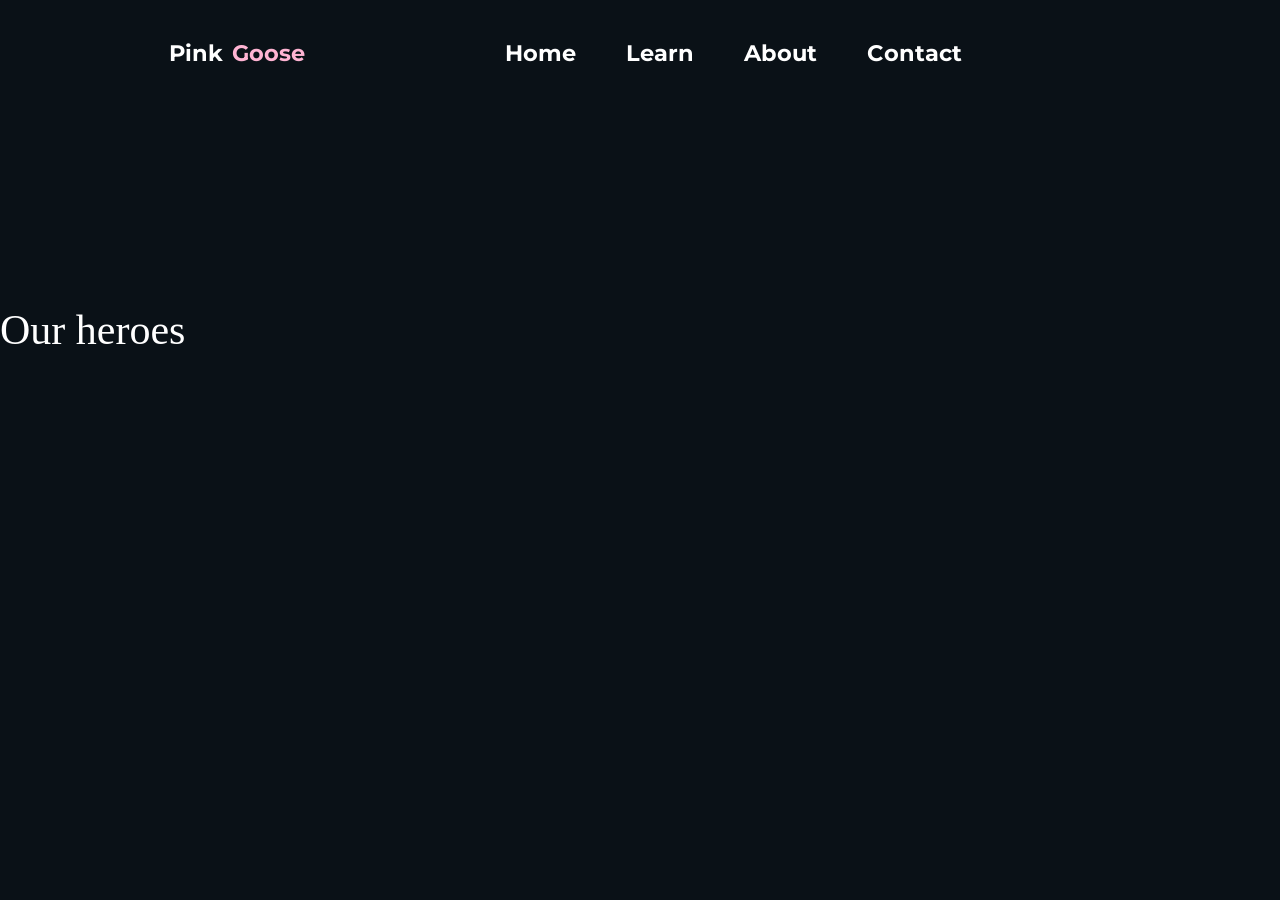
==== about.html @ 5ec9420c "ff snel voor pauze proberen" ====
<!DOCTYPE html>
<html lang="en">
<head>
    <meta charset="UTF-8">
    <meta name="viewport" content="width=device-width, initial-scale=1.0">
    <title>About</title>
    <link rel="stylesheet" href="main.css">
</head>

<body>
    <div class="head_balk">
        <div class="pink-goose">
            <p class="size_pink">Pink</p>
            <p class="size_white">Goose</p>
        </div>
        <div class="tekst_zetter1">
            <a href="index.html"> <span class="home1">Home</span> </a>
            <a href="learn.html"> <span class="learn1">Learn</span> </a>
            <a href="about.html"> <span class="about1">About</span> </a>
            <a href="contact.html"> <span class="contact1">Contact</span> </a>
        </div>
    </div>
    <div class="our_heroes">Our heroes</div>



</body>
</html>
---- main.css ----
*{
    margin: 0px;
    padding: 0px;
    background-color: #0A1117;
}

a {
    text-decoration: none;
}

@font-face {
    font-family: montserrat;
    src: url(fonts/Montserrat/static/Montserrat-Bold.ttf);
}

button {
    border: none;
    cursor: pointer;
}
    
.img1 {
    display: flex;
    margin-top: 118px;
    margin: auto;
}

.img2 {
    display: flex;
    margin: auto;
}

.sterren {
    width: 88px;
    height: 88px;
}

/* 
dit is de navigatie balk  */

.head_balk {
    display: flex;
    flex-direction: row;
    width: 100%;
    height: 106px;
    background-color: #0A1117;
    align-items: center;
    justify-content: center;
}


.home1 {
    color: #fff;
}

.learn1 {
    color: #fff;
}

.about1 {
    color: #fff;
}

.contact1 {
    color: #fff;
}


.tekstnummer1 {
    background-color: #0A1117;
    color: #fff;
    font-size: 72px;
    font-weight: bold;
    display: flex;
    flex-direction: column;
    justify-content: center;
    align-items: center;
    text-align: center;

}

.tekstnummer2 {
    background-color: #0A1117;
    color: #fff;
    font-size: 26px;
    font-weight: bold;
    display: flex;
    flex-direction: column;
    justify-items: center;
    align-items: center;
    text-align: center;
    margin-top: 32px;
}

.pink-goose {
    display: flex;
    flex-direction: row;
    column-gap: 9px;
    text-align: center;
    padding-right: 200px;
}

.size_pink {
    color: #fff;
    font-size: 22.5px;
    font-weight:  bold;
    font-family: montserrat;

}

.tekst_zetter1 {
    color: #fff;
    display: flex;
    flex-direction: row;
    column-gap: 50px;
    font-weight: bold;
    font-size: 22.5px;
    font-family: "montserrat", sans-serif;
    text-align: center;
    justify-content: center;
    padding-right: 150px;
}

.size_white {
    color: #FFB4D3;
    font-size: 22.5px;
    font-weight: bold;
    font-family: montserrat;
}

.tussen_doos {
    height: 106px;
    width: 100%;
}

.begin_doosje {
    height: 448px;
    width: 641px;
    background-color: #0A1117;
    margin: auto;
}

.get_started {
    background-color: #CEAAFF;
    height: 68px;
    width: 214px;
    display: flex;
    align-items: center;
    margin: auto;
    border-radius: 18px;
    color:#10151A;
    text-align: center;
    font-size: 20px;
    font-weight: bold;
    justify-content: center;
    font-family: "montserrat", "sans-serif";
    margin-top: 20px;

    
}

.doosje_2 {
    width: 100%;
    margin: auto;
    display: flex;
    justify-content: center;
    margin-top: 55px;
}

.investment1 {
    color: #fff;
    background-color: #0A1117;
}

.every_project {
    color: #fff;
    background-color: #0A1117;
    display: flex;
    font-weight: bold;
    font-size: 45px;
    margin-right: 70px;
}


.container2 {
    display: flex;
    flex-direction: row;
    gap: 24px;
    margin-top: 44px;
  justify-content: center;
  font-size: 20px;
 

}

.text1{
    color: #FFB4D3;
    border-radius: 40px;
    padding: 10px;
    padding-left: 20px;
    padding-right: 20px;
    background-color: #2A3744;
}

.text2 {
    color: #FFC24C;
    border-radius: 50px;
    padding: 10px;
    padding-left: 20px;
    padding-right: 20px;
    background-color: #2A3744;
}

.text3 {
    color: #D387F7;
    border-radius: 50px;
    padding: 10px;
    padding-left: 20px;
    padding-right: 20px;
    background-color: #2A3744;
}

.text4 {
    color: #77E6FF;
    border-radius: 50px;
    padding: 10px;
    padding-left: 20px;
    padding-right: 20px;
    background-color: #2A3744;
}

.container3 {
    display: flex;
    flex-direction: row;
    gap: 24px;
    margin-top: 44px;
  justify-content: center;
  font-size: 20px;
  margin-top: 15px;

}

.text5 {
    color: #23C9DE;
    border-radius: 40px;
    padding: 10px;
    padding-left: 20px;
    padding-right: 20px;
    background-color: #2A3744;
}

.text6 {
    color: #FF9E9E;
    border-radius: 40px;
    padding: 10px;
    padding-left: 20px;
    padding-right: 20px;
    background-color: #2A3744;
}

.text7 {
    color: #707F8D;
    border-radius: 40px;
    padding: 10px;
    padding-left: 20px;
    padding-right: 20px;
    background-color: #2A3744;
}


.img3 {
width: 900px;
height: 350px;

margin-left: 435px;
margin-top: 30px;
}


.container4 {
    display: flex;
    flex-direction: row;
    justify-content: center;
    margin-top: -16px;
}

.text8 {
    color: #0A1117;
    background-color: #FFB4D3;
    width: 325px;
    border-radius: 40px;
    padding: 10px;
    font-size: 20px;
    border: 4px #10151A solid;
}

.img4 {
    width: 70px;
    height: 55px;
    margin-top: 125px;
    margin-left: 1180px;
}


.container5 {
    justify-items: center;
    background-color: #0A1117;
    width: auto;
    height: 500px;
}



.text9 {
    color: #fff;
    font-size: 46px;
    font-weight: bold;
    display: flex;
    justify-content: center;
}

.text10 {
    color: #37424D;
    font-size: 46px;
    font-weight: bold;
    display: flex;
    justify-content: center;
}

.text11 {
    color: #37424D;
    font-size: 46px;
    font-weight: bold;
    display: flex;
    justify-content: center;
}

.text12 {
    color: #37424D;
    font-size: 46px;
    font-weight: bold;
    display: flex;
    justify-content: center;
}

.text13 {
    color: #FFB4D3;
    font-size: 46px;
    font-weight: bold;
    display: flex;
    justify-content: center;
}

.text14 {
    color: #37424D;
    font-size: 46px;
    font-weight: bold;
    display: flex;
    justify-content: center;
}

.text15 {
    color: #37424D;
    font-size: 46px;
    font-weight: bold;
    display: flex;
    justify-content: center;
}

.text16 {
    color: #37424D;
    font-size: 46px;
    font-weight: bold;
    display: flex;
    justify-content: center;
}

.container6 {
    display: flex;
    justify-content: center;
}

.text17 {
    color: #E5E5E5;
    font-size: 46px;
    font-weight: bold;
    display: flex;
    justify-content: center;
}


.container7 {
    display: flex;
    justify-content: center;
    gap: 36px;
}

.img7 {
    color: #121E28;
    border-radius: 40px;
    padding: 5px;
   border: #2A3744;
    border: 4px #10151A solid;
}

.img8 {
    color: #121E28;
    border-radius: 40px;
    padding: 5px;
   border: #2A3744;
    border: 4px #10151A solid;
}

.img9 {
    color: #121E28;
    border-radius: 40px;
    padding: 5px;
   border: #2A3744;
    border: 4px #10151A solid;
}

.img10 {
    color: #121E28;
    border-radius: 40px;
    padding: 5px;
   border: #2A3744;
    border: 4px #10151A solid;
}

.img11 {
    color: #121E28;
    border-radius: 40px;
    padding: 5px;
   border: #2A3744;
    border: 4px #10151A solid;
}

.img12 {
    color: #121E28;
    border-radius: 40px;
    padding: 5px;
   border: #2A3744;
    border: 4px #10151A solid;
}


.container8 {
    gap: 120px;
    display: flex;
    flex-direction: row;
   justify-content: center;
   font-size: 22px;
   font-weight: bold;
}


.text18 {
    color: #E5E5E5;
   margin-left: 0px;
}

.text19 {
    color: #E5E5E5;
}

.text20 {
    color: #E5E5E5;
}

.text21 {
    color: #E5E5E5;
    margin-right: 20px;
}

.text22 {
    color: #E5E5E5;
}

.text23 {
    color: #E5E5E5;
  
}

.helpstep {
 font-size: 46px;
 color: #E5E5E5;
text-align: center;
margin-top: 300px;
}

.container9 {
    display: flex;
    flex-direction: row;
    gap: 25px;
    justify-content: center;
    margin-top: 42px;
}

.container10 {
    display: flex;
    flex-direction: row;
    justify-content: center;
    margin-top: 44px;
    gap: 15px;
}


.text24 {
    color:#FFFFFF ;
    font-size: 32px;
}


.text25 {
    color: #FFFFFF;
    font-size: 32px;
}


.container11 {
    display: flex;
    flex-direction: row;
    justify-content: center;
    margin-top: 12px;
    gap: 15px;
}

.text26 {
    color: #FFFFFF;
    font-size: 32px;
}

.text27 {
    color: #FFFFFF;
    font-size: 32px;
}

.text28 {
    color: #FFFFFF;
    font-size: 32px;
}


.container12 {
    display: flex;
    flex-direction: row;
    justify-content: center;
    margin-top: 12px;
    gap: 15px;
}

.text29 {
    color: #FFFFFF;
    font-size: 32px;
}

.text30 {
    color: #FFFFFF;
    font-size: 32px;
}


.container13 {
    display: flex;
    flex-direction: row;
    justify-content: center;
    margin-top: 12px;
    gap: 15px;
}



.text31 {
    color: #FFFFFF;
    font-size: 32px;
}

.text32 {
    color: #FFFFFF;
    font-size: 32px;
}
















.container-weekly-digest{
    display: flex;
    align-items: center;
    flex-direction: column;
    margin-top: 200px;
}



.doos-3{
    width: 1100px;
    height:350px;
    background-color: #121E28;
    border-radius: 30px;
    border: 2px solid #2A3744;
    align-items: center;
    justify-content: center;
}


.container-text1{
    display: flex;
    align-items: center;
    flex-direction: column;
    background-color: #121E28;
    border-radius: 30px;
}

.text56{
    font-size: 46px;
    color: #FFFF;
    margin-top: 60px;
    background-color: #121E28;

}

.text57 {
    font-size: 42px;
    color:#9AAFC3;
    margin-top: 26px;
    background-color: #121E28;
    font-weight: bold;
}


.doos-4{
    width: auto;
    height: 60px;
    background-color: #121E28;
    display: flex;
    flex-direction: row;
    gap: 16px;
    justify-content: center;
    align-items: center;
    margin-top: 55px;
   
}

.your-email {
    height: 50px;
    width: 450px;
    color: #3D4C5B;
    text-align: left;
    border-radius: 16px;
    padding-left: 20px;
    border: solid;
}

.your-email{
    height: 56px;
}

.subscribe {
    border-radius: 20px;
    background-color: #CEAAFF;
    height: 60px;
    width: 150px;
    color:#10151A;
}


.img30 {
    margin-top: 100px;
    margin-left: 500px;
}


.tex-press {
    color: #E5E5E5;
    font-size: 46px;
    
}


.container-seeall {
margin-left: 382px;
display: flex;
flex-direction: row;
}

.text-seeall {
    font-size: 18px;
    color: #8395A7;
    margin-left: 875px;
    margin-top: 17px;
}

.img-seeall {
    margin-left: 3px;
    width: 25px;
}


.container-3dozen {
    display: flex;
    flex-direction: row;
    justify-content: center;
    gap: 27px;
}


.doosje1blauw {
    width:330px ;
    height:330px ;
    background-color: #77E6FF;
    border-radius: 20px;
}

.imagedecrypt {
 margin-left: 20px;
 margin-top: 22px;
 background-color: #77E6FF;
}

.textsuperdao {
    font-size: 20px;
    color: #10151A;
    background-color: #77E6FF;
    font-family: "montserrat"; 
    font-weight: bold;
    margin-left:20px;
    margin-top: 15px;
    
}

.textsuperdao2 {
    color: #10151A;
    background-color: #77E6FF;
    margin-top: 10px;
    margin-left:20px ;
    font-family: "montserrat";
    font-weight: "semibold";
    font-size: 15px;
}

.containerread {
    display: flex;
    flex-direction: row;
    background-color: #77E6FF;
}

.textread {
    background-color: #77E6FF;
    color: #10151A;
    font-size: 14px;
    margin-left:20px ;
    margin-top: 62px;
    width: 50px;
    height: 20px;
    font-family: "montserrat";
    font-weight: bold;
}


.imagepijl {
background-color: #77E6FF;
margin-top: 62px;
margin-left: 8px;
color: #10151A;
width: 20px;
height: 15px;
}






.doosje2roze {
    width:330px ;
    height:330px ;
    background-color: #E2C1F9;
    border-radius: 20px;
}

.blockworks {
    margin-left: 20px;
    margin-top: 22px;
    background-color: #E2C1F9;
}

.textroze {
    font-size: 20px;
    color: #10151A;
    background-color: #E2C1F9;
    font-family: "montserrat"; 
    font-weight: bold;
    margin-left:20px;
    margin-top: 32px;
}

.textdaoroze {
    color: #10151A;
    background-color: #E2C1F9;
    margin-top: 10px;
    margin-left:20px ;
    font-family: "montserrat";
    font-weight: "semibold";
    font-size: 15px;
}

.containerroze {
    background-color: #E2C1F9;
    display: flex;
    flex-direction: row;
}

.textread2 {
    color: #10151A;
    background-color: #E2C1F9;
    font-size: 14px;
    margin-left:20px ;
    margin-top: 62px;
    height: 20px;
    font-family: "montserrat";
    font-weight: bold;
}

.imagepijl2 {
    background-color: #E2C1F9;
    margin-top: 62px;
    margin-left: 8px;
    color: #10151A;
    width: 20px;
    height: 15px;
}




.doosje3geel {
    width:330px ;
    height:330px ;
    background-color: #DBE268;
    border-radius: 20px;
}

.techcrunch {
    margin-left: 20px;
    margin-top: 22px;
    background-color: #DBE268;
}

.textbacked {
    font-size: 20px;
    color: #10151A;
    background-color: #DBE268;
    font-family: "montserrat"; 
    font-weight: bold;
    margin-left:20px;
    margin-top: 32px;
}

.textyellow {
    color: #10151A;
    background-color: #DBE268;
    margin-top: 10px;
    margin-left:20px ;
    font-family: "montserrat";
    font-weight: "semibold";
    font-size: 15px;
}

.containeryellow {
    display: flex;
    flex-direction: row;
    background-color: #DBE268;
}

.textread3 {
    color: #10151A;
    background-color: #DBE268;
    font-size: 14px;
    margin-left:20px ;
    margin-top: 62px;
    height: 20px;
    font-family: "montserrat";
    font-weight: bold;
}

.imagepijl3 {
    background-color: #DBE268;
    margin-top: 62px;
    margin-left: 8px;
    color: #10151A;
    width: 20px;
    height: 15px;
}

.sterren2 {
    margin-left: 200px;
    margin-top: 150px;
}

.podcast {
    color: #E5E5E5;
    font-size: 46px;
}

.container3podcast {
    display: flex;
    flex-direction: row;
    justify-content: center;
    gap: 27px;
}




.podcast1 {
    background-color: #121E28;
    width:330px ;
    height:280px ;
    border-radius: 20px;
}

.imagepodcast1 {
    margin-left:20px ;
    margin-top: 20px;
}

.textunderstand {
    background-color: #121E28;
    font-size: 18px;
    color: #FFFFFF;
    margin-left:20px ;
    margin-top:15px;
    font-family: "montserrat";
    font-weight: bold;
}

.textpomp {
    background-color: #121E28;
    font-size: 15px;
    color: #E2E2E2;
    margin-left:20px ;
    margin-top:15px;
    font-family: "montserrat";
    font-weight: "SemiBold";
}

.containerpodcast1 {
    display: flex;
    flex-direction: row;
    background-color: #121E28;
}

.listen {
    color: #FFFFFF;
    font-size: 14px;
    background-color: #121E28;
    margin-top: 60px;
    margin-left: 20px;
    font-family: "montserrat";
    font-weight: bold;
}

.imagelisten {
    margin-left: 10px;
    color: #FFFFFF;
    background-color: #121E28;
    width: 20px;
    height: 20px;
    margin-top: 60px;
}


.podcast2 {
    background-color: #121E28;
    width:330px ;
    height:280px ;
    border-radius: 20px;
}

.imagepodcast2 {
    margin-left:20px ;
    margin-top: 20px;
}

.textevery {
    background-color: #121E28;
    font-size: 18px;
    color: #FFFFFF;
    margin-left:20px ;
    margin-top:15px;
    font-family: "montserrat";
    font-weight: bold;
}

.unstop {
    background-color: #121E28;
    font-size: 15px;
    color: #E2E2E2;
    margin-left:20px ;
    margin-top:15px;
    font-family: "montserrat";
    font-weight: "SemiBold";
}

.containerwatch {
    display: flex;
    flex-direction: row;
    background-color: #121E28;
}

.watch {
    color: #FFFFFF;
    font-size: 14px;
    background-color: #121E28;
    margin-top: 40px;
    margin-left: 20px;
    font-family: "montserrat";
    font-weight: bold;
}

.imagewatch {
    margin-left: 10px;
    color: #FFFFFF;
    background-color: #121E28;
    width: 20px;
    height: 20px;
    margin-top: 40px;
}

.podcast3 {
    background-color: #121E28;
    width:330px ;
    height:280px ;
    border-radius: 20px;
}

.imagepodcast3 {
    margin-top: 20px;
    margin-left: 20px;
}

.textyury {
    background-color: #121E28;
    font-size: 18px;
    color: #FFFFFF;
    margin-left:20px ;
    margin-top:15px;
    font-family: "montserrat";
    font-weight: bold;
}


.zimared {
    background-color: #121E28;
    font-size: 15px;
    color: #E2E2E2;
    margin-left:20px ;
    margin-top:15px;
    font-family: "montserrat";
    font-weight: "SemiBold";
}

.tussenster {
    margin-left: 850px;
    margin-top: 70px;
}

.containerwhat {
    margin-top: 60px;
    display: flex;
    flex-direction: column;
    justify-items: center;
}

.ideagoose {
    color:  #FFFFFF;
    font-size: 46px;
    margin-top: 60px;
    justify-self: center;
}

.letschat {
    margin-top: 15px;
    justify-self: center;
    color: #5A6C7E;
    font-size: 40px;
}

.containertele {
    display: flex;
    flex-direction: row;
    justify-content: center;
    gap: 27px;
    margin-top: 55px;
}

.doosjetelegram {
    width: 220px;
    height: 70px;
    background-color: #FFC803;
    border-radius: 10px;
}

.logotele {
    background-color: #FFC803;
    margin-top: 8px;
    margin-left: 10px;
}

.logotele2 {
   background-color: transparent;
    margin-left: -44px;
    margin-bottom: 15px;
}

.telegramtext {
    color: #4D3705;
    font-size: 18px;
    font-family: "montserrat";
    font-weight: bold;
    margin-left: 80px;
    margin-top: -50px;
    background-color: transparent;
}

.telegramteam {
    color: #4D3705;
    font-size: 14px;
    margin-left: 80px;
    background-color: transparent;
    margin-top: 3px;
    font-family: "montserrat";
    font-weight: "Medium";
}


.doosjeemail {
    width: 220px;
    height: 70px;
    background-color: #E2C1F9;
    border-radius: 10px;
}


.logoemail {
    margin-top: 8px;
    margin-left: 10px;
    background-color: #E2C1F9;
}

.logoemail2 {
    width: 5px;
    height: 5px;
    color: #0A1117;
    background-color: transparent;
    margin-left: 26px;
    margin-top: -37px;
    font-weight: bold;
}

.emailtext {
    color: #40354B;
    font-size: 18px;
    font-family: "montserrat";
    font-weight: bold;
    margin-left: 81px;
    margin-top: -18px;
    background-color: transparent;
}

.textemail2 {
    color: #40354B;
    font-size: 14px;
    margin-left: 80px;
    background-color: transparent;
    margin-top: 3px;
    font-family: "montserrat";
    font-weight: "Medium";
}





/* hier begint de pagina learn */


.container15 {
    display: flex;
    flex-direction: row;
    margin-top: 44px;
  justify-content: center;
  font-size: 20px;
 
}


.doosje4 {
    width: 100%;
    margin: auto;
    display: flex;
    justify-content: center;
    margin-top: 55px;
}


.sterren2 {
    width: 88px;
    height: 88px;
}

.every_project2 {
    color: #fff;
    background-color: #0A1117;
    display: flex;
    font-weight: bold;
    font-size: 45px;
    justify-self: center;
    margin-right: 180px;
    
}

.container16 {
    display: flex;
    flex-direction: row;
    gap: 24px;
    margin-top: 44px;
  justify-content: center;
  font-size: 20px;
 

}

.text33{
    color: #FFB4D3;
    border-radius: 40px;
    padding: 10px;
    padding-left: 20px;
    padding-right: 20px;
    background-color: #2A3744;
}

.text34 {
    color: #FFC24C;
    border-radius: 50px;
    padding: 10px;
    padding-left: 20px;
    padding-right: 20px;
    background-color: #2A3744;
}

.text35{
    color: #D387F7;
    border-radius: 50px;
    padding: 10px;
    padding-left: 20px;
    padding-right: 20px;
    background-color: #2A3744;
}

.text36 {
    color: #77E6FF;
    border-radius: 50px;
    padding: 10px;
    padding-left: 20px;
    padding-right: 20px;
    background-color: #2A3744;
}

   
.container17 {
    display: flex;
    flex-direction: row;
    gap: 24px;
    margin-top: 44px;
  justify-content: center;
  font-size: 20px;
  margin-top: 15px;

}

.text37 {
    color: #23C9DE;
    border-radius: 40px;
    padding: 10px;
    padding-left: 20px;
    padding-right: 20px;
    background-color: #2A3744;
}

.text38 {
    color: #FF9E9E;
    border-radius: 40px;
    padding: 10px;
    padding-left: 20px;
    padding-right: 20px;
    background-color: #2A3744;
}

.text39{
    color: #707F8D;
    border-radius: 40px;
    padding: 10px;
    padding-left: 20px;
    padding-right: 20px;
    background-color: #2A3744;
}

.img20 {
    width: 900px;
    height: 350px;
    margin-left: 435px;
    margin-top: 30px;
}


  
.container18 {
    display: flex;
    flex-direction: row;
    justify-content: center;
    margin-top: -16px;
}

.text39 {
    color: #0A1117;
    background-color: #FFB4D3;
    width: 325px;
    border-radius: 40px;
    padding: 10px;
    font-size: 20px;
    border: 4px #10151A solid;
}

.img21 {
    width: 70px;
    height: 55px;
    margin-top: 125px;
    margin-left: 1180px;
}



.container19 {
    justify-items: center;
    background-color: #0A1117;
    width: auto;
    height: 500px;
}



.text40 {
    color: #fff;
    font-size: 46px;
    font-weight: bold;
    display: flex;
    justify-content: center;
}

.text41 {
    color: #37424D;
    font-size: 46px;
    font-weight: bold;
    display: flex;
    justify-content: center;
}

.text42 {
    color: #37424D;
    font-size: 46px;
    font-weight: bold;
    display: flex;
    justify-content: center;
}

.text43 {
    color: #37424D;
    font-size: 46px;
    font-weight: bold;
    display: flex;
    justify-content: center;
}

.text44 {
    color: #FFB4D3;
    font-size: 46px;
    font-weight: bold;
    display: flex;
    justify-content: center;
}

.text45 {
    color: #37424D;
    font-size: 46px;
    font-weight: bold;
    display: flex;
    justify-content: center;
}

.text46 {
    color: #37424D;
    font-size: 46px;
    font-weight: bold;
    display: flex;
    justify-content: center;
}

.text47 {
    color: #37424D;
    font-size: 46px;
    font-weight: bold;
    display: flex;
    justify-content: center;
}

.text48 {
    color: #37424D;
    font-size: 46px;
    font-weight: bold;
    display: flex;
    justify-content: center;
}
    

.container20 {
    display: flex;
    justify-content: center;
}

.text49 {
    color: #E5E5E5;
    font-size: 46px;
    font-weight: bold;
    display: flex;
    justify-content: center;
}
    

.container21 {
    display: flex;
    justify-content: center;
    gap: 36px;
}

.img24 {
    color: #121E28;
    border-radius: 40px;
    padding: 5px;
   border: #2A3744;
    border: 4px #10151A solid;
}

.img25 {
    color: #121E28;
    border-radius: 40px;
    padding: 5px;
   border: #2A3744;
    border: 4px #10151A solid;
}

.img26 {
    color: #121E28;
    border-radius: 40px;
    padding: 5px;
   border: #2A3744;
    border: 4px #10151A solid;
}

.img27 {
    color: #121E28;
    border-radius: 40px;
    padding: 5px;
   border: #2A3744;
    border: 4px #10151A solid;
}

.img28 {
    color: #121E28;
    border-radius: 40px;
    padding: 5px;
   border: #2A3744;
    border: 4px #10151A solid;
}

.img29 {
    color: #121E28;
    border-radius: 40px;
    padding: 5px;
   border: #2A3744;
    border: 4px #10151A solid;
}



.container22 {
    gap: 120px;
    display: flex;
    flex-direction: row;
   justify-content: center;
   font-size: 22px;
   font-weight: bold;
}


.text50 {
    color: #E5E5E5;
   margin-left: 0px;
}

.text51 {
    color: #E5E5E5;
}

.text52 {
    color: #E5E5E5;
}

.text53 {
    color: #E5E5E5;
    margin-right: 20px;
}

.text54 {
    color: #E5E5E5;
}

.text55 {
    color: #E5E5E5;
}

.laatste-balk {
    height: 100px;
    width: auto;
    color: #FFFFFF;
    margin-top:100px ;
}

.containerfooter {
    background-color: #121E28;
    height :100px;
    width: auto;
}

.container-text2 {
    gap: 20px;
    font-size: 18px;
    justify-content: center;
    display: flex;
    flex-direction: row;
    background-color: #121E28;
}

.textabout {
    color:#FFFFFF;
    background-color: #121E28;
    margin-top: 35px;
}

.textlegal {
color:#FFC803;
background-color: #121E28;
margin-top: 35px;
}

.figuurfooter {
    background-color: #121E28;
    gap: 15px;
    margin-top: 15px;
    margin-left: 100px;
}

.imgfiguur {
    background-color: #121E28;
    gap: 20px;
}


 /* dit is mijn eerste stukje van about */

.our_heroes {
    color: #FFFFFF;
    font-size: 42px;
    margin-top: 200px;
}
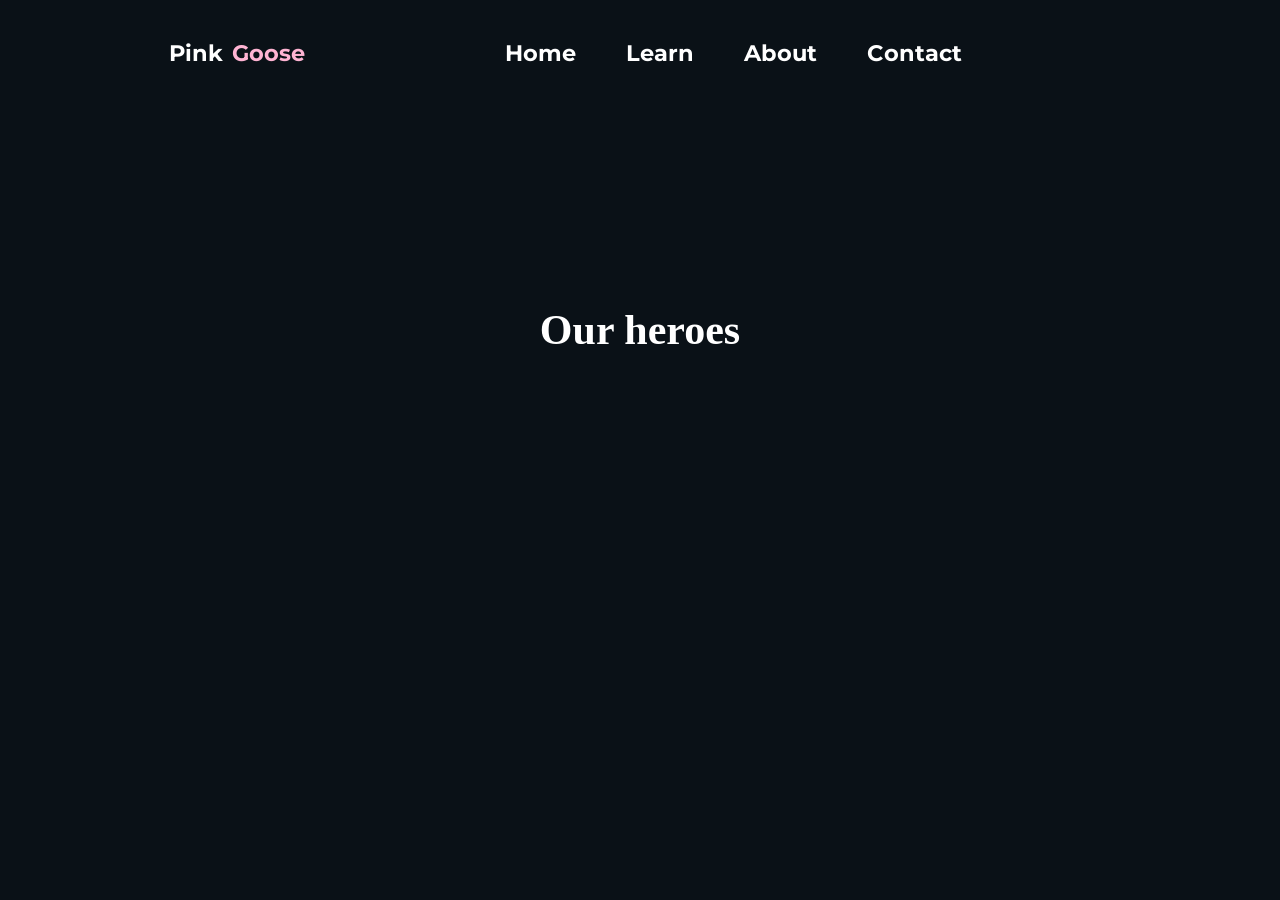
==== commit 4574f463: "de de" ====
--- a/about.html
+++ b/about.html
@@ -20,7 +20,10 @@
             <a href="contact.html"> <span class="contact1">Contact</span> </a>
         </div>
     </div>
+
+    <div class="containerourherous">
     <div class="our_heroes">Our heroes</div>
+</div>
 
 
 
--- a/main.css
+++ b/main.css
@@ -1589,8 +1589,15 @@
 
  /* dit is mijn eerste stukje van about */
 
+ .containerourherous {
+ display: flex;
+ justify-content: center;
+ }
+
+
 .our_heroes {
     color: #FFFFFF;
     font-size: 42px;
     margin-top: 200px;
+    font-weight: 700;
 }
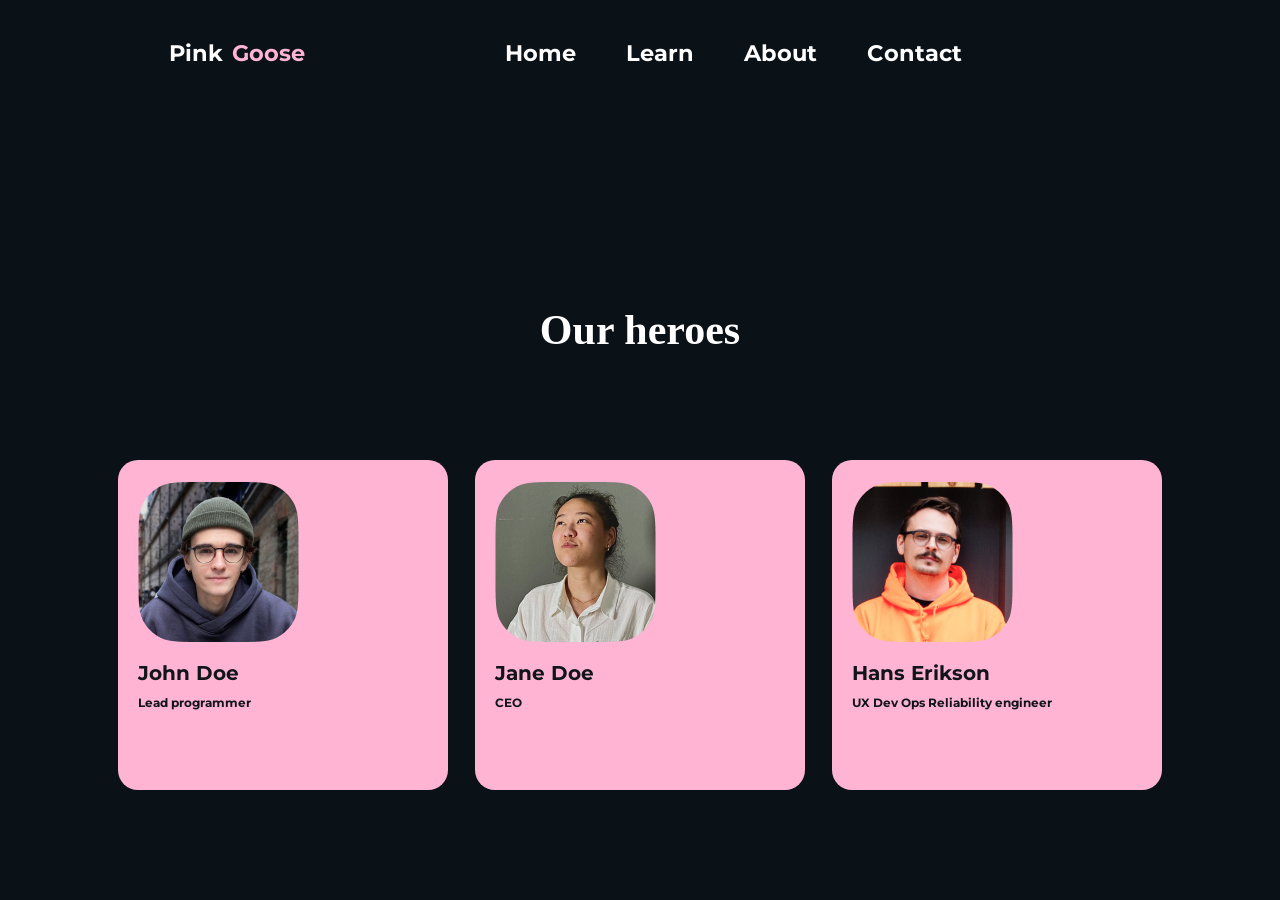
==== commit 47db66a6: "it study push it stduy ff door gewerkt" ====
--- a/about.html
+++ b/about.html
@@ -24,7 +24,32 @@
     <div class="containerourherous">
     <div class="our_heroes">Our heroes</div>
 </div>
+<div class="tussen_doos"></div>
 
+<div class="container-3dozen2">
+    <div class="containerjohndoe">
+        <img class="imgjohndoe" src="images/Frame 5683.png">
+        <div class="textjohndoe">John Doe</div>
+        <div class="textjohndoe2">Lead programmer</div>
+        <div class="textcontact"></div>
+    </div>
+    <div class="containerjohndoe">
+        <img class="imgjohndoe" src="images/Frame 5689.png">
+        <div class="textjohndoe">Jane Doe</div>
+        <div class="textjohndoe2">CEO</div>
+        <div class="textcontact"></div>
+    </div>
+    <div class="containerjohndoe">
+        <img class="imgjohndoe" src="images/Frame 5684.png">
+        <div class="textjohndoe">Hans Erikson</div>
+        <div class="textjohndoe2">UX Dev Ops Reliability engineer</div>
+        <div class="textcontact"></div>
+    </div>
+
+
+</div>
+
+ 
 
 
 </body>
--- a/main.css
+++ b/main.css
@@ -1600,4 +1600,56 @@
     font-size: 42px;
     margin-top: 200px;
     font-weight: 700;
+}
+
+
+
+.container-3dozen2 {
+    display: flex;
+    flex-direction: row;
+    justify-content: center;
+    gap: 27px;
+}
+
+.containerjohndoe {
+    width:330px ;
+    height:330px ;
+    background-color: #FFB4D3;
+    border-radius: 20px;
+}
+
+.imgjohndoe {
+    margin-left: 20px;
+    margin-top: 22px;
+    background-color: #FFB4D3;
+}
+
+.textjohndoe {
+    font-size: 20px;
+    color: #10151A;
+    background-color: #FFB4D3;
+    font-family: "montserrat"; 
+    font-weight: bold;
+    margin-left:20px;
+    margin-top: 15px;
+}
+
+.textjohndoe2 {
+    color: #10151A;
+    background-color: #FFB4D3;
+    margin-top: 10px;
+    margin-left:20px ;
+    font-family: "montserrat";
+    font-weight: "semibold";
+    font-size: 12px;
+}
+
+.textcontact {
+color: #0A1117;
+font-size: 14px;
+background-color: #121E28;
+margin-top: 60px;
+margin-left: 20px;
+font-family: "montserrat";
+font-weight: bold;
 }
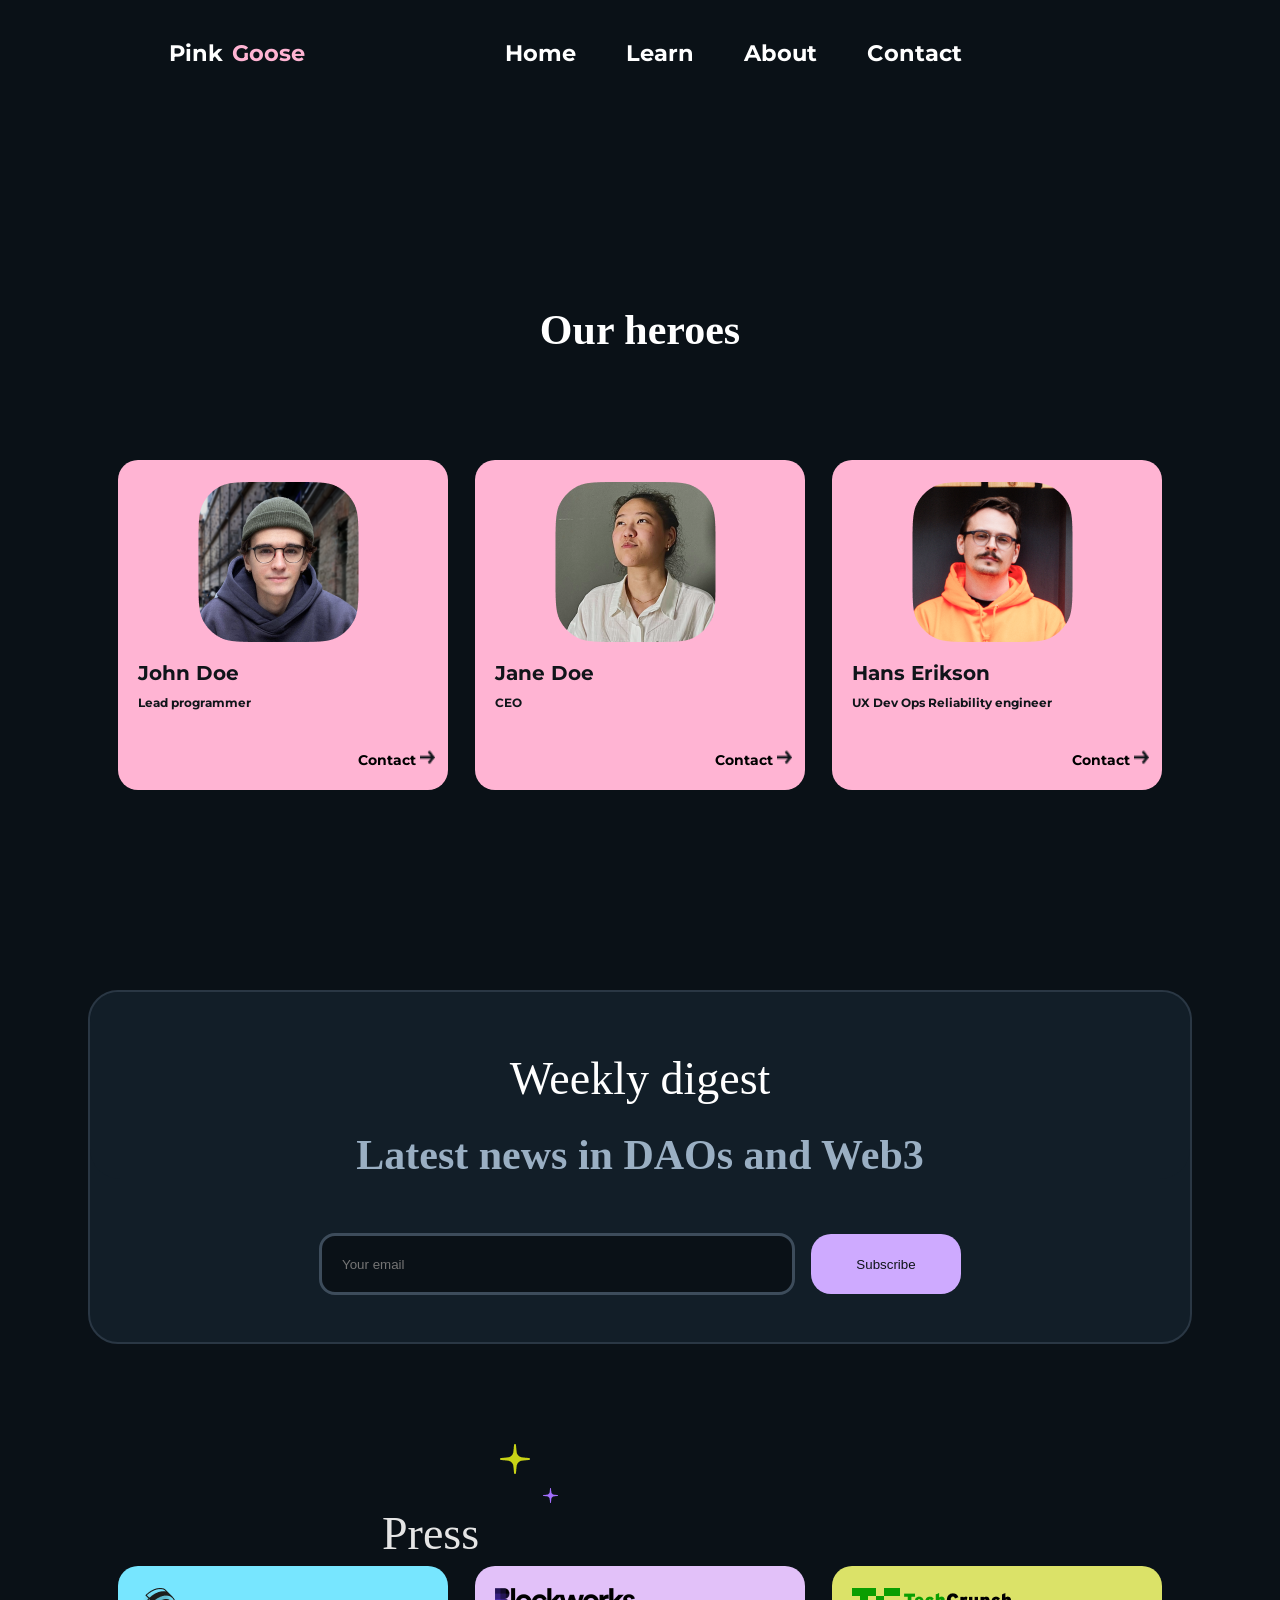
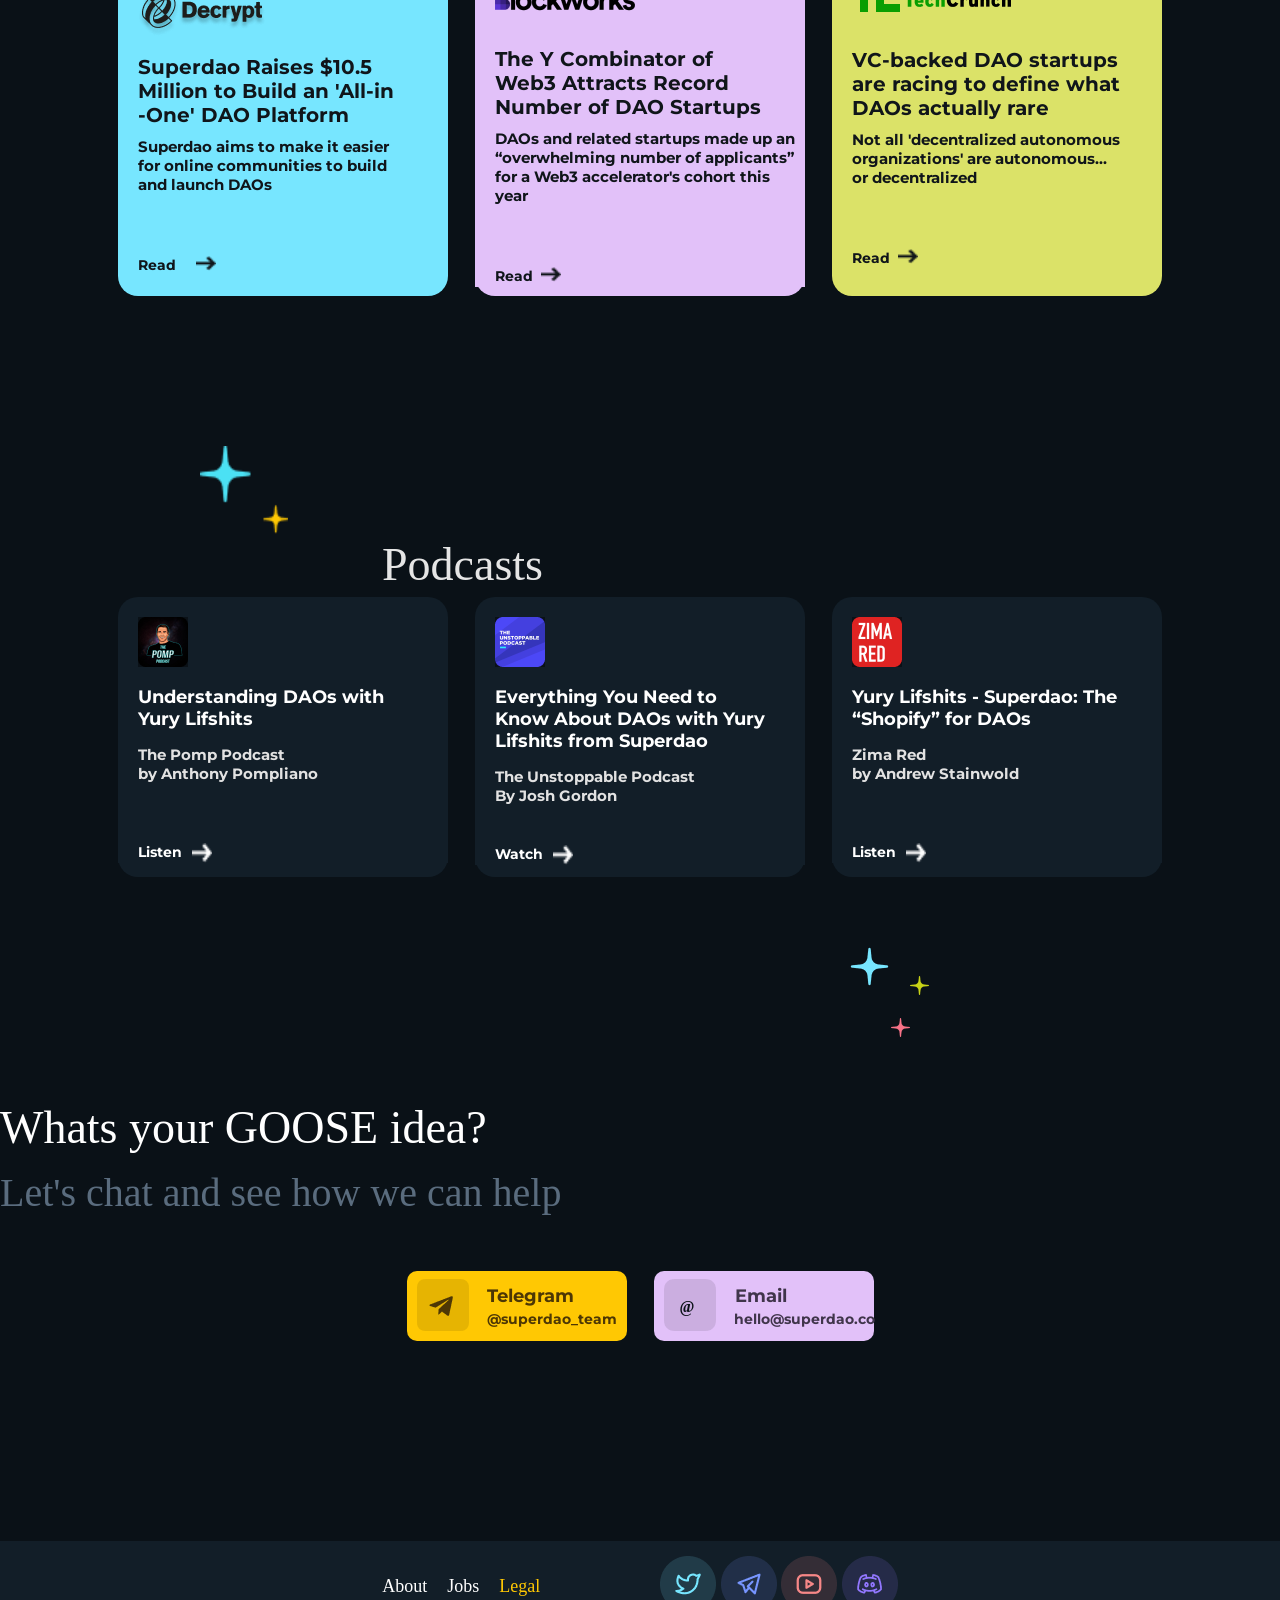
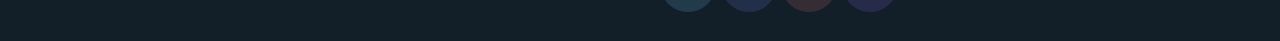
==== commit 7dd6ae23: "about pagina even alles goedmaken en de about pagina gemaakr" ====
--- a/about.html
+++ b/about.html
@@ -1,5 +1,6 @@
 <!DOCTYPE html>
 <html lang="en">
+
 <head>
     <meta charset="UTF-8">
     <meta name="viewport" content="width=device-width, initial-scale=1.0">
@@ -22,35 +23,184 @@
     </div>
 
     <div class="containerourherous">
-    <div class="our_heroes">Our heroes</div>
-</div>
-<div class="tussen_doos"></div>
-
-<div class="container-3dozen2">
-    <div class="containerjohndoe">
-        <img class="imgjohndoe" src="images/Frame 5683.png">
-        <div class="textjohndoe">John Doe</div>
-        <div class="textjohndoe2">Lead programmer</div>
-        <div class="textcontact"></div>
-    </div>
-    <div class="containerjohndoe">
-        <img class="imgjohndoe" src="images/Frame 5689.png">
-        <div class="textjohndoe">Jane Doe</div>
-        <div class="textjohndoe2">CEO</div>
-        <div class="textcontact"></div>
-    </div>
-    <div class="containerjohndoe">
-        <img class="imgjohndoe" src="images/Frame 5684.png">
-        <div class="textjohndoe">Hans Erikson</div>
-        <div class="textjohndoe2">UX Dev Ops Reliability engineer</div>
-        <div class="textcontact"></div>
-    </div>
-
-
-</div>
-
- 
-
-
+        <div class="our_heroes">Our heroes</div>
+    </div>
+    <div class="tussen_doos"></div>
+
+    <div class="container-3dozen2">
+        <div class="containerjohndoe">
+            <img class="imgjohndoe" src="images/Frame 5683.png">
+            <div class="textjohndoe">John Doe</div>
+            <div class="textjohndoe2">Lead programmer</div>
+            <div class="textcontact">Contact
+                <img class="imagelisten2" src="images/Vector 936 (Stroke).png">
+            </div>
+
+        </div>
+        <div class="containerjohndoe">
+            <img class="imgjohndoe" src="images/Frame 5689.png">
+            <div class="textjohndoe">Jane Doe</div>
+            <div class="textjohndoe2">CEO</div>
+            <div class="textcontact">Contact
+                <img class="imagelisten2" src="images/Vector 936 (Stroke).png">
+            </div>
+
+        </div>
+        <div class="containerjohndoe">
+            <img class="imgjohndoe" src="images/Frame 5684.png">
+            <div class="textjohndoe">Hans Erikson</div>
+            <div class="textjohndoe2">UX Dev Ops Reliability engineer</div>
+            <div class="textcontact">Contact
+                <img class="imagelisten2" src="images/Vector 936 (Stroke).png">
+            </div>
+        </div>
+    </div>
+    <div class="container-weekly-digest">
+        <div class="doos-3">
+            <div class="container-text1">
+                <div class="text56">Weekly digest</div>
+                <div class="text57">Latest news in DAOs and Web3</div>
+            </div>
+            <div class="doos-4">
+                <input class="your-email" type="email" placeholder="Your email">
+                <button class="subscribe">Subscribe</button>
+            </div>
+        </div>
+    </div>
+
+    <img class="img30" src="images/Group 5688.png">
+
+
+
+
+    <div class="container-seeall">
+        <div class="tex-press">Press</div>
+        <div class="text-seeall">See all</div>
+        <img class="img-seeall" src="images/Vector 936 (Stroke).png">
+    </div>
+
+
+    <div class="container-3dozen">
+        <div class="doosje1blauw">
+            <img class="imagedecrypt" src="images/Vectordecrypt.png">
+            <div class="textsuperdao">Superdao Raises $10.5 <br />Million to Build an 'All-in <br />-One' DAO Platform
+            </div>
+            <div class="textsuperdao2">Superdao aims to make it easier <br /> for online communities to build <br /> and
+                launch DAOs</div>
+            <div class="containerread">
+                <div class="textread">Read</div>
+                <img class="imagepijl" src="images/Vector 936blauw (Stroke).png">
+            </div>
+        </div>
+
+
+        <div class="doosje2roze">
+            <img class="blockworks" src="images/image 93.png">
+            <div class="textroze">The Y Combinator of <br /> Web3 Attracts Record <br />Number of DAO Startups</div>
+            <div class="textdaoroze">DAOs and related startups made up an “overwhelming number of applicants” for a Web3
+                accelerator's cohort this year</div>
+            <div class="containerroze">
+                <div class="textread2">Read</div>
+                <img class="imagepijl2" src="images/Vector 936blauw (Stroke).png">
+            </div>
+        </div>
+
+        <div class="doosje3geel">
+            <img class="techcrunch" src="images/TechCrunch-logo 1.png">
+            <div class="textbacked">VC-backed DAO startups <br />are racing to define what <br />DAOs actually rare
+            </div>
+            <div class="textyellow">Not all 'decentralized autonomous <br /> organizations' are autonomous...<br /> or
+                decentralized</div>
+            <div class="containeryellow">
+                <div class="textread3">Read</div>
+                <img class="imagepijl3" src="images/Vector 936blauw (Stroke).png">
+            </div>
+        </div>
+    </div>
+
+    <img class="sterren2" src="images/Group 5596.png">
+
+
+    <div class="container-seeall">
+        <div class="podcast">Podcasts</div>
+        <div class="text-seeall">See all</div>
+        <img class="img-seeall" src="images/Vector 936 (Stroke).png">
+    </div>
+
+
+    <div class="container3podcast">
+        <div class="podcast1">
+            <img class="imagepodcast1" src="images/Rectangle 39403.png">
+            <div class="textunderstand">Understanding DAOs with <br />Yury Lifshits</div>
+            <div class="textpomp">The Pomp Podcast <br /> by Anthony Pompliano</div>
+            <div class="containerpodcast1">
+                <div class="listen">Listen</div>
+                <img class="imagelisten" src="images/Vector 936podcast (Stroke).png">
+            </div>
+        </div>
+
+        <div class="podcast2">
+            <img class="imagepodcast2" src="images/Rectangle 39403pod.png">
+            <div class="textevery">Everything You Need to <br /> Know About DAOs with Yury <br />Lifshits from Superdao
+            </div>
+            <div class="unstop">The Unstoppable Podcast <br />By Josh Gordon</div>
+            <div class="containerwatch">
+                <div class="watch">Watch</div>
+                <img class="imagewatch" src="images/Vector 936podcast (Stroke).png">
+            </div>
+        </div>
+
+        <div class="podcast3">
+            <img class="imagepodcast3" src="images/Rectangle 39403zima.png">
+            <div class="textyury">Yury Lifshits - Superdao: The <br />“Shopify” for DAOs</div>
+            <div class="zimared">Zima Red <br /> by Andrew Stainwold</div>
+            <div class="containerpodcast1">
+                <div class="listen">Listen</div>
+                <img class="imagelisten" src="images/Vector 936podcast (Stroke).png">
+            </div>
+        </div>
+    </div>
+
+
+    <img class="tussenster" src="images/Group 5597.png">
+    <div class="ideagoose">Whats your GOOSE idea?</div>
+    <div class="letschat">Let's chat and see how we can help</div>
+
+
+    <div class="containertele">
+        <div class="doosjetelegram">
+            <img class="logotele" src="images/Rectangle 286.png">
+            <img class="logotele2" src="images/Vectortele.png">
+            <div class="telegramtext">Telegram</div>
+            <div class="telegramteam">@superdao_team</div>
+        </div>
+        <div class="doosjeemail">
+            <img class="logoemail" src="images/Rectangle 286email.png">
+            <div class="logoemail2">@</div>
+            <div class="emailtext">Email</div>
+            <div class="textemail2">hello@superdao.co</div>
+        </div>
+    </div>
 </body>
+
+
+<div class="laatste-balk"></div>
+<footer>
+    <div class="containerfooter">
+        <div class="container-text2">
+            <div class="textabout">About</div>
+            <div class="textabout">Jobs</div>
+            <div class="textlegal">Legal</div>
+            <div class="figuurfooter">
+                <img class="imgfiguur" src="images/Frame 5609.png">
+                <img class="imgfiguur" src="images/Frame 56091.png">
+                <img class="imgfiguur" src="images/Frame 56092.png">
+                <img class="imgfiguur" src="images/discord_1 1.png">                
+            </div>
+        </div>
+    </div>
+</footer>
+
+
+
 </html>
--- a/main.css
+++ b/main.css
@@ -1,4 +1,4 @@
-*{
+* {
     margin: 0px;
     padding: 0px;
     background-color: #0A1117;
@@ -17,7 +17,7 @@
     border: none;
     cursor: pointer;
 }
-    
+
 .img1 {
     display: flex;
     margin-top: 118px;
@@ -102,7 +102,7 @@
 .size_pink {
     color: #fff;
     font-size: 22.5px;
-    font-weight:  bold;
+    font-weight: bold;
     font-family: montserrat;
 
 }
@@ -147,7 +147,7 @@
     align-items: center;
     margin: auto;
     border-radius: 18px;
-    color:#10151A;
+    color: #10151A;
     text-align: center;
     font-size: 20px;
     font-weight: bold;
@@ -155,7 +155,7 @@
     font-family: "montserrat", "sans-serif";
     margin-top: 20px;
 
-    
+
 }
 
 .doosje_2 {
@@ -186,13 +186,13 @@
     flex-direction: row;
     gap: 24px;
     margin-top: 44px;
-  justify-content: center;
-  font-size: 20px;
- 
-
-}
-
-.text1{
+    justify-content: center;
+    font-size: 20px;
+
+
+}
+
+.text1 {
     color: #FFB4D3;
     border-radius: 40px;
     padding: 10px;
@@ -233,9 +233,9 @@
     flex-direction: row;
     gap: 24px;
     margin-top: 44px;
-  justify-content: center;
-  font-size: 20px;
-  margin-top: 15px;
+    justify-content: center;
+    font-size: 20px;
+    margin-top: 15px;
 
 }
 
@@ -268,11 +268,11 @@
 
 
 .img3 {
-width: 900px;
-height: 350px;
-
-margin-left: 435px;
-margin-top: 30px;
+    width: 900px;
+    height: 350px;
+
+    margin-left: 435px;
+    margin-top: 30px;
 }
 
 
@@ -398,7 +398,7 @@
     color: #121E28;
     border-radius: 40px;
     padding: 5px;
-   border: #2A3744;
+    border: #2A3744;
     border: 4px #10151A solid;
 }
 
@@ -406,7 +406,7 @@
     color: #121E28;
     border-radius: 40px;
     padding: 5px;
-   border: #2A3744;
+    border: #2A3744;
     border: 4px #10151A solid;
 }
 
@@ -414,7 +414,7 @@
     color: #121E28;
     border-radius: 40px;
     padding: 5px;
-   border: #2A3744;
+    border: #2A3744;
     border: 4px #10151A solid;
 }
 
@@ -422,7 +422,7 @@
     color: #121E28;
     border-radius: 40px;
     padding: 5px;
-   border: #2A3744;
+    border: #2A3744;
     border: 4px #10151A solid;
 }
 
@@ -430,7 +430,7 @@
     color: #121E28;
     border-radius: 40px;
     padding: 5px;
-   border: #2A3744;
+    border: #2A3744;
     border: 4px #10151A solid;
 }
 
@@ -438,7 +438,7 @@
     color: #121E28;
     border-radius: 40px;
     padding: 5px;
-   border: #2A3744;
+    border: #2A3744;
     border: 4px #10151A solid;
 }
 
@@ -447,15 +447,15 @@
     gap: 120px;
     display: flex;
     flex-direction: row;
-   justify-content: center;
-   font-size: 22px;
-   font-weight: bold;
+    justify-content: center;
+    font-size: 22px;
+    font-weight: bold;
 }
 
 
 .text18 {
     color: #E5E5E5;
-   margin-left: 0px;
+    margin-left: 0px;
 }
 
 .text19 {
@@ -477,14 +477,14 @@
 
 .text23 {
     color: #E5E5E5;
-  
+
 }
 
 .helpstep {
- font-size: 46px;
- color: #E5E5E5;
-text-align: center;
-margin-top: 300px;
+    font-size: 46px;
+    color: #E5E5E5;
+    text-align: center;
+    margin-top: 300px;
 }
 
 .container9 {
@@ -505,7 +505,7 @@
 
 
 .text24 {
-    color:#FFFFFF ;
+    color: #FFFFFF;
     font-size: 32px;
 }
 
@@ -594,7 +594,7 @@
 
 
 
-.container-weekly-digest{
+.container-weekly-digest {
     display: flex;
     align-items: center;
     flex-direction: column;
@@ -603,9 +603,9 @@
 
 
 
-.doos-3{
+.doos-3 {
     width: 1100px;
-    height:350px;
+    height: 350px;
     background-color: #121E28;
     border-radius: 30px;
     border: 2px solid #2A3744;
@@ -614,7 +614,7 @@
 }
 
 
-.container-text1{
+.container-text1 {
     display: flex;
     align-items: center;
     flex-direction: column;
@@ -622,7 +622,7 @@
     border-radius: 30px;
 }
 
-.text56{
+.text56 {
     font-size: 46px;
     color: #FFFF;
     margin-top: 60px;
@@ -632,14 +632,14 @@
 
 .text57 {
     font-size: 42px;
-    color:#9AAFC3;
+    color: #9AAFC3;
     margin-top: 26px;
     background-color: #121E28;
     font-weight: bold;
 }
 
 
-.doos-4{
+.doos-4 {
     width: auto;
     height: 60px;
     background-color: #121E28;
@@ -649,7 +649,7 @@
     justify-content: center;
     align-items: center;
     margin-top: 55px;
-   
+
 }
 
 .your-email {
@@ -662,7 +662,7 @@
     border: solid;
 }
 
-.your-email{
+.your-email {
     height: 56px;
 }
 
@@ -671,7 +671,7 @@
     background-color: #CEAAFF;
     height: 60px;
     width: 150px;
-    color:#10151A;
+    color: #10151A;
 }
 
 
@@ -684,14 +684,14 @@
 .tex-press {
     color: #E5E5E5;
     font-size: 46px;
-    
+
 }
 
 
 .container-seeall {
-margin-left: 382px;
-display: flex;
-flex-direction: row;
+    margin-left: 382px;
+    display: flex;
+    flex-direction: row;
 }
 
 .text-seeall {
@@ -716,34 +716,34 @@
 
 
 .doosje1blauw {
-    width:330px ;
-    height:330px ;
+    width: 330px;
+    height: 330px;
     background-color: #77E6FF;
     border-radius: 20px;
 }
 
 .imagedecrypt {
- margin-left: 20px;
- margin-top: 22px;
- background-color: #77E6FF;
+    margin-left: 20px;
+    margin-top: 22px;
+    background-color: #77E6FF;
 }
 
 .textsuperdao {
     font-size: 20px;
     color: #10151A;
     background-color: #77E6FF;
-    font-family: "montserrat"; 
-    font-weight: bold;
-    margin-left:20px;
+    font-family: "montserrat";
+    font-weight: bold;
+    margin-left: 20px;
     margin-top: 15px;
-    
+
 }
 
 .textsuperdao2 {
     color: #10151A;
     background-color: #77E6FF;
     margin-top: 10px;
-    margin-left:20px ;
+    margin-left: 20px;
     font-family: "montserrat";
     font-weight: "semibold";
     font-size: 15px;
@@ -759,7 +759,7 @@
     background-color: #77E6FF;
     color: #10151A;
     font-size: 14px;
-    margin-left:20px ;
+    margin-left: 20px;
     margin-top: 62px;
     width: 50px;
     height: 20px;
@@ -769,12 +769,12 @@
 
 
 .imagepijl {
-background-color: #77E6FF;
-margin-top: 62px;
-margin-left: 8px;
-color: #10151A;
-width: 20px;
-height: 15px;
+    background-color: #77E6FF;
+    margin-top: 62px;
+    margin-left: 8px;
+    color: #10151A;
+    width: 20px;
+    height: 15px;
 }
 
 
@@ -783,8 +783,8 @@
 
 
 .doosje2roze {
-    width:330px ;
-    height:330px ;
+    width: 330px;
+    height: 330px;
     background-color: #E2C1F9;
     border-radius: 20px;
 }
@@ -799,9 +799,9 @@
     font-size: 20px;
     color: #10151A;
     background-color: #E2C1F9;
-    font-family: "montserrat"; 
-    font-weight: bold;
-    margin-left:20px;
+    font-family: "montserrat";
+    font-weight: bold;
+    margin-left: 20px;
     margin-top: 32px;
 }
 
@@ -809,7 +809,7 @@
     color: #10151A;
     background-color: #E2C1F9;
     margin-top: 10px;
-    margin-left:20px ;
+    margin-left: 20px;
     font-family: "montserrat";
     font-weight: "semibold";
     font-size: 15px;
@@ -825,7 +825,7 @@
     color: #10151A;
     background-color: #E2C1F9;
     font-size: 14px;
-    margin-left:20px ;
+    margin-left: 20px;
     margin-top: 62px;
     height: 20px;
     font-family: "montserrat";
@@ -845,8 +845,8 @@
 
 
 .doosje3geel {
-    width:330px ;
-    height:330px ;
+    width: 330px;
+    height: 330px;
     background-color: #DBE268;
     border-radius: 20px;
 }
@@ -861,9 +861,9 @@
     font-size: 20px;
     color: #10151A;
     background-color: #DBE268;
-    font-family: "montserrat"; 
-    font-weight: bold;
-    margin-left:20px;
+    font-family: "montserrat";
+    font-weight: bold;
+    margin-left: 20px;
     margin-top: 32px;
 }
 
@@ -871,7 +871,7 @@
     color: #10151A;
     background-color: #DBE268;
     margin-top: 10px;
-    margin-left:20px ;
+    margin-left: 20px;
     font-family: "montserrat";
     font-weight: "semibold";
     font-size: 15px;
@@ -887,7 +887,7 @@
     color: #10151A;
     background-color: #DBE268;
     font-size: 14px;
-    margin-left:20px ;
+    margin-left: 20px;
     margin-top: 62px;
     height: 20px;
     font-family: "montserrat";
@@ -925,13 +925,13 @@
 
 .podcast1 {
     background-color: #121E28;
-    width:330px ;
-    height:280px ;
+    width: 330px;
+    height: 280px;
     border-radius: 20px;
 }
 
 .imagepodcast1 {
-    margin-left:20px ;
+    margin-left: 20px;
     margin-top: 20px;
 }
 
@@ -939,8 +939,8 @@
     background-color: #121E28;
     font-size: 18px;
     color: #FFFFFF;
-    margin-left:20px ;
-    margin-top:15px;
+    margin-left: 20px;
+    margin-top: 15px;
     font-family: "montserrat";
     font-weight: bold;
 }
@@ -949,8 +949,8 @@
     background-color: #121E28;
     font-size: 15px;
     color: #E2E2E2;
-    margin-left:20px ;
-    margin-top:15px;
+    margin-left: 20px;
+    margin-top: 15px;
     font-family: "montserrat";
     font-weight: "SemiBold";
 }
@@ -983,13 +983,13 @@
 
 .podcast2 {
     background-color: #121E28;
-    width:330px ;
-    height:280px ;
+    width: 330px;
+    height: 280px;
     border-radius: 20px;
 }
 
 .imagepodcast2 {
-    margin-left:20px ;
+    margin-left: 20px;
     margin-top: 20px;
 }
 
@@ -997,8 +997,8 @@
     background-color: #121E28;
     font-size: 18px;
     color: #FFFFFF;
-    margin-left:20px ;
-    margin-top:15px;
+    margin-left: 20px;
+    margin-top: 15px;
     font-family: "montserrat";
     font-weight: bold;
 }
@@ -1007,8 +1007,8 @@
     background-color: #121E28;
     font-size: 15px;
     color: #E2E2E2;
-    margin-left:20px ;
-    margin-top:15px;
+    margin-left: 20px;
+    margin-top: 15px;
     font-family: "montserrat";
     font-weight: "SemiBold";
 }
@@ -1040,8 +1040,8 @@
 
 .podcast3 {
     background-color: #121E28;
-    width:330px ;
-    height:280px ;
+    width: 330px;
+    height: 280px;
     border-radius: 20px;
 }
 
@@ -1054,8 +1054,8 @@
     background-color: #121E28;
     font-size: 18px;
     color: #FFFFFF;
-    margin-left:20px ;
-    margin-top:15px;
+    margin-left: 20px;
+    margin-top: 15px;
     font-family: "montserrat";
     font-weight: bold;
 }
@@ -1065,8 +1065,8 @@
     background-color: #121E28;
     font-size: 15px;
     color: #E2E2E2;
-    margin-left:20px ;
-    margin-top:15px;
+    margin-left: 20px;
+    margin-top: 15px;
     font-family: "montserrat";
     font-weight: "SemiBold";
 }
@@ -1084,7 +1084,7 @@
 }
 
 .ideagoose {
-    color:  #FFFFFF;
+    color: #FFFFFF;
     font-size: 46px;
     margin-top: 60px;
     justify-self: center;
@@ -1119,7 +1119,7 @@
 }
 
 .logotele2 {
-   background-color: transparent;
+    background-color: transparent;
     margin-left: -44px;
     margin-bottom: 15px;
 }
@@ -1200,9 +1200,9 @@
     display: flex;
     flex-direction: row;
     margin-top: 44px;
-  justify-content: center;
-  font-size: 20px;
- 
+    justify-content: center;
+    font-size: 20px;
+
 }
 
 
@@ -1228,7 +1228,7 @@
     font-size: 45px;
     justify-self: center;
     margin-right: 180px;
-    
+
 }
 
 .container16 {
@@ -1236,13 +1236,13 @@
     flex-direction: row;
     gap: 24px;
     margin-top: 44px;
-  justify-content: center;
-  font-size: 20px;
- 
-
-}
-
-.text33{
+    justify-content: center;
+    font-size: 20px;
+
+
+}
+
+.text33 {
     color: #FFB4D3;
     border-radius: 40px;
     padding: 10px;
@@ -1260,7 +1260,7 @@
     background-color: #2A3744;
 }
 
-.text35{
+.text35 {
     color: #D387F7;
     border-radius: 50px;
     padding: 10px;
@@ -1278,15 +1278,15 @@
     background-color: #2A3744;
 }
 
-   
+
 .container17 {
     display: flex;
     flex-direction: row;
     gap: 24px;
     margin-top: 44px;
-  justify-content: center;
-  font-size: 20px;
-  margin-top: 15px;
+    justify-content: center;
+    font-size: 20px;
+    margin-top: 15px;
 
 }
 
@@ -1308,7 +1308,7 @@
     background-color: #2A3744;
 }
 
-.text39{
+.text39 {
     color: #707F8D;
     border-radius: 40px;
     padding: 10px;
@@ -1325,7 +1325,7 @@
 }
 
 
-  
+
 .container18 {
     display: flex;
     flex-direction: row;
@@ -1432,7 +1432,7 @@
     display: flex;
     justify-content: center;
 }
-    
+
 
 .container20 {
     display: flex;
@@ -1446,7 +1446,7 @@
     display: flex;
     justify-content: center;
 }
-    
+
 
 .container21 {
     display: flex;
@@ -1458,7 +1458,7 @@
     color: #121E28;
     border-radius: 40px;
     padding: 5px;
-   border: #2A3744;
+    border: #2A3744;
     border: 4px #10151A solid;
 }
 
@@ -1466,7 +1466,7 @@
     color: #121E28;
     border-radius: 40px;
     padding: 5px;
-   border: #2A3744;
+    border: #2A3744;
     border: 4px #10151A solid;
 }
 
@@ -1474,7 +1474,7 @@
     color: #121E28;
     border-radius: 40px;
     padding: 5px;
-   border: #2A3744;
+    border: #2A3744;
     border: 4px #10151A solid;
 }
 
@@ -1482,7 +1482,7 @@
     color: #121E28;
     border-radius: 40px;
     padding: 5px;
-   border: #2A3744;
+    border: #2A3744;
     border: 4px #10151A solid;
 }
 
@@ -1490,7 +1490,7 @@
     color: #121E28;
     border-radius: 40px;
     padding: 5px;
-   border: #2A3744;
+    border: #2A3744;
     border: 4px #10151A solid;
 }
 
@@ -1498,7 +1498,7 @@
     color: #121E28;
     border-radius: 40px;
     padding: 5px;
-   border: #2A3744;
+    border: #2A3744;
     border: 4px #10151A solid;
 }
 
@@ -1508,15 +1508,15 @@
     gap: 120px;
     display: flex;
     flex-direction: row;
-   justify-content: center;
-   font-size: 22px;
-   font-weight: bold;
+    justify-content: center;
+    font-size: 22px;
+    font-weight: bold;
 }
 
 
 .text50 {
     color: #E5E5E5;
-   margin-left: 0px;
+    margin-left: 0px;
 }
 
 .text51 {
@@ -1544,12 +1544,12 @@
     height: 100px;
     width: auto;
     color: #FFFFFF;
-    margin-top:100px ;
+    margin-top: 100px;
 }
 
 .containerfooter {
     background-color: #121E28;
-    height :100px;
+    height: 100px;
     width: auto;
 }
 
@@ -1563,15 +1563,15 @@
 }
 
 .textabout {
-    color:#FFFFFF;
+    color: #FFFFFF;
     background-color: #121E28;
     margin-top: 35px;
 }
 
 .textlegal {
-color:#FFC803;
-background-color: #121E28;
-margin-top: 35px;
+    color: #FFC803;
+    background-color: #121E28;
+    margin-top: 35px;
 }
 
 .figuurfooter {
@@ -1587,12 +1587,12 @@
 }
 
 
- /* dit is mijn eerste stukje van about */
-
- .containerourherous {
- display: flex;
- justify-content: center;
- }
+/* dit is mijn eerste stukje van about */
+
+.containerourherous {
+    display: flex;
+    justify-content: center;
+}
 
 
 .our_heroes {
@@ -1612,14 +1612,14 @@
 }
 
 .containerjohndoe {
-    width:330px ;
-    height:330px ;
+    width: 330px;
+    height: 330px;
     background-color: #FFB4D3;
     border-radius: 20px;
 }
 
 .imgjohndoe {
-    margin-left: 20px;
+    margin-left: 80px;
     margin-top: 22px;
     background-color: #FFB4D3;
 }
@@ -1628,9 +1628,9 @@
     font-size: 20px;
     color: #10151A;
     background-color: #FFB4D3;
-    font-family: "montserrat"; 
-    font-weight: bold;
-    margin-left:20px;
+    font-family: "montserrat";
+    font-weight: bold;
+    margin-left: 20px;
     margin-top: 15px;
 }
 
@@ -1638,18 +1638,26 @@
     color: #10151A;
     background-color: #FFB4D3;
     margin-top: 10px;
-    margin-left:20px ;
+    margin-left: 20px;
     font-family: "montserrat";
     font-weight: "semibold";
     font-size: 12px;
 }
 
 .textcontact {
-color: #0A1117;
-font-size: 14px;
-background-color: #121E28;
-margin-top: 60px;
-margin-left: 20px;
-font-family: "montserrat";
-font-weight: bold;
+    color: #000000;
+    font-size: 14px;
+    margin-top: 40px;
+    margin-left: 240px;
+    font-family: "montserrat";
+    font-weight: bold;
+    background-color: #FFB4D3;
+}
+
+.imagelisten2 {
+    color: #0A1117;
+    height: 15px;
+    width: 15px;
+    background-color: #FFB4D3;
+
 }
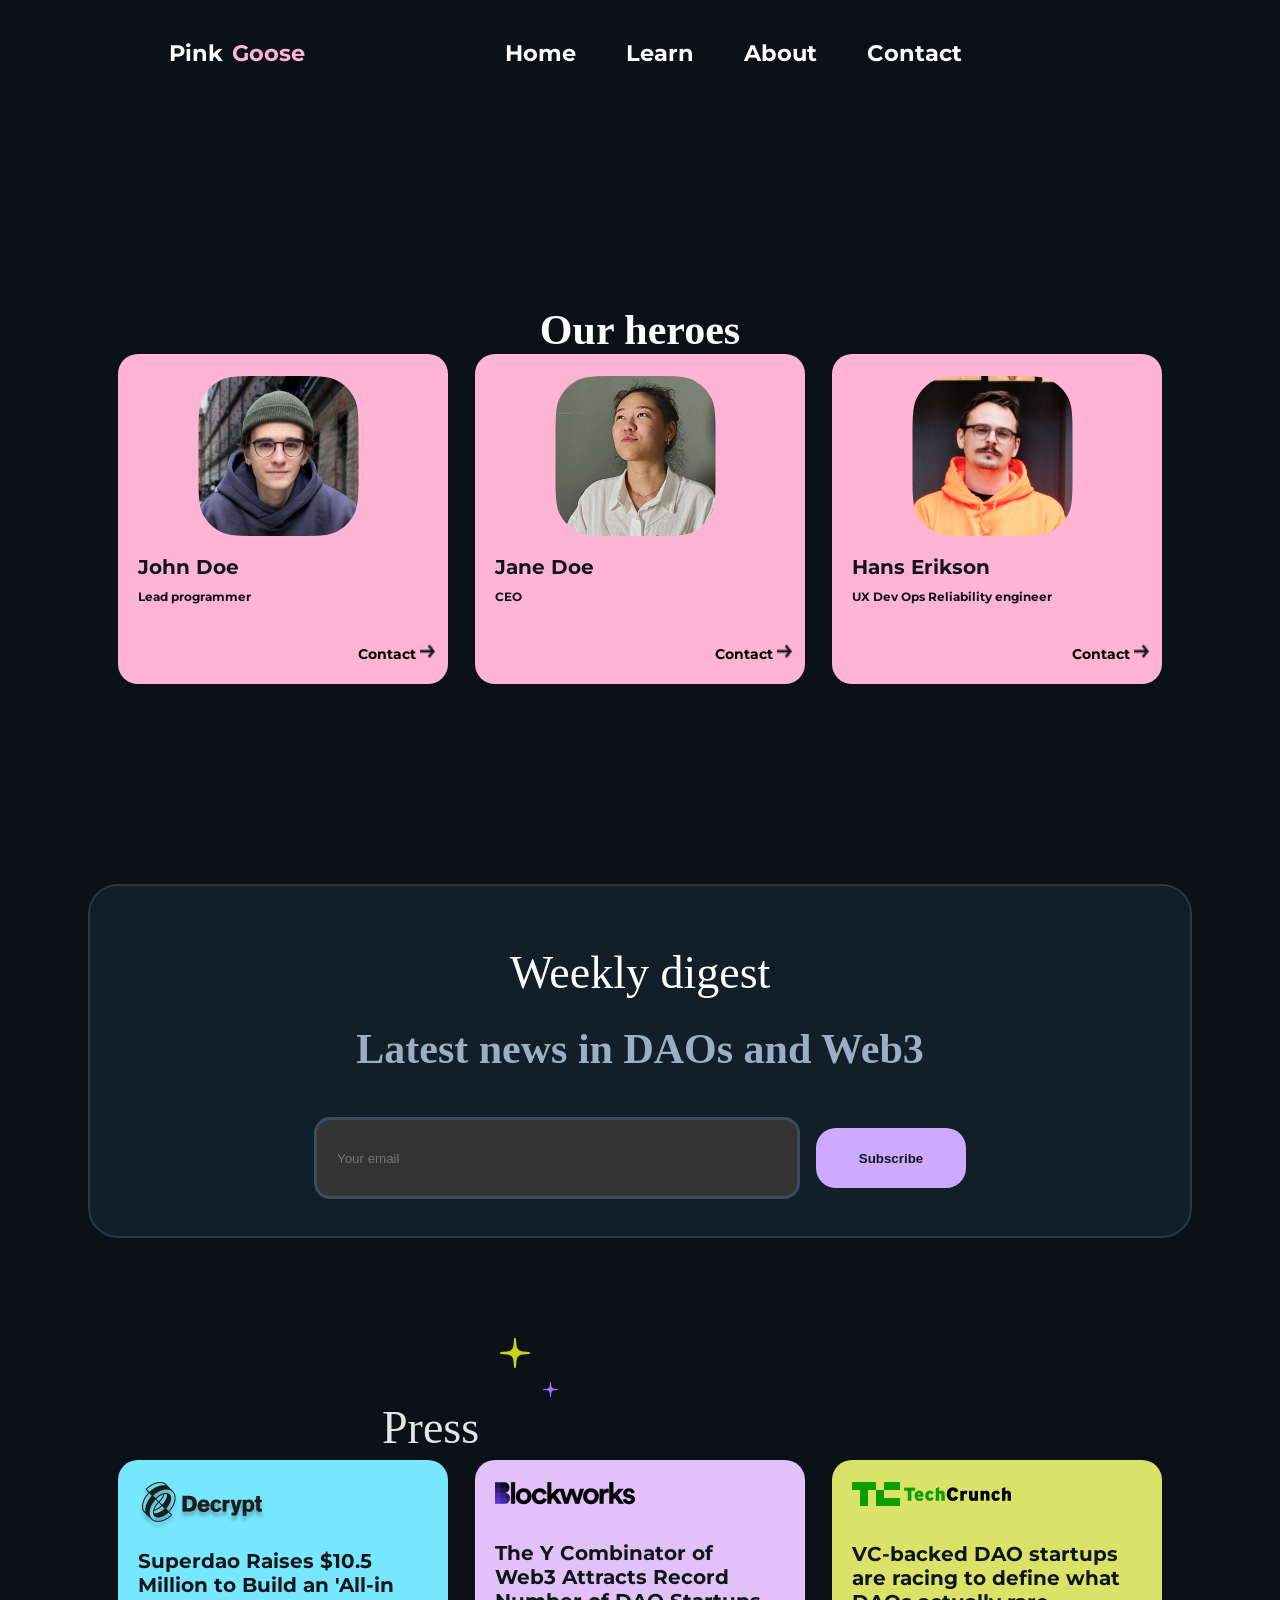
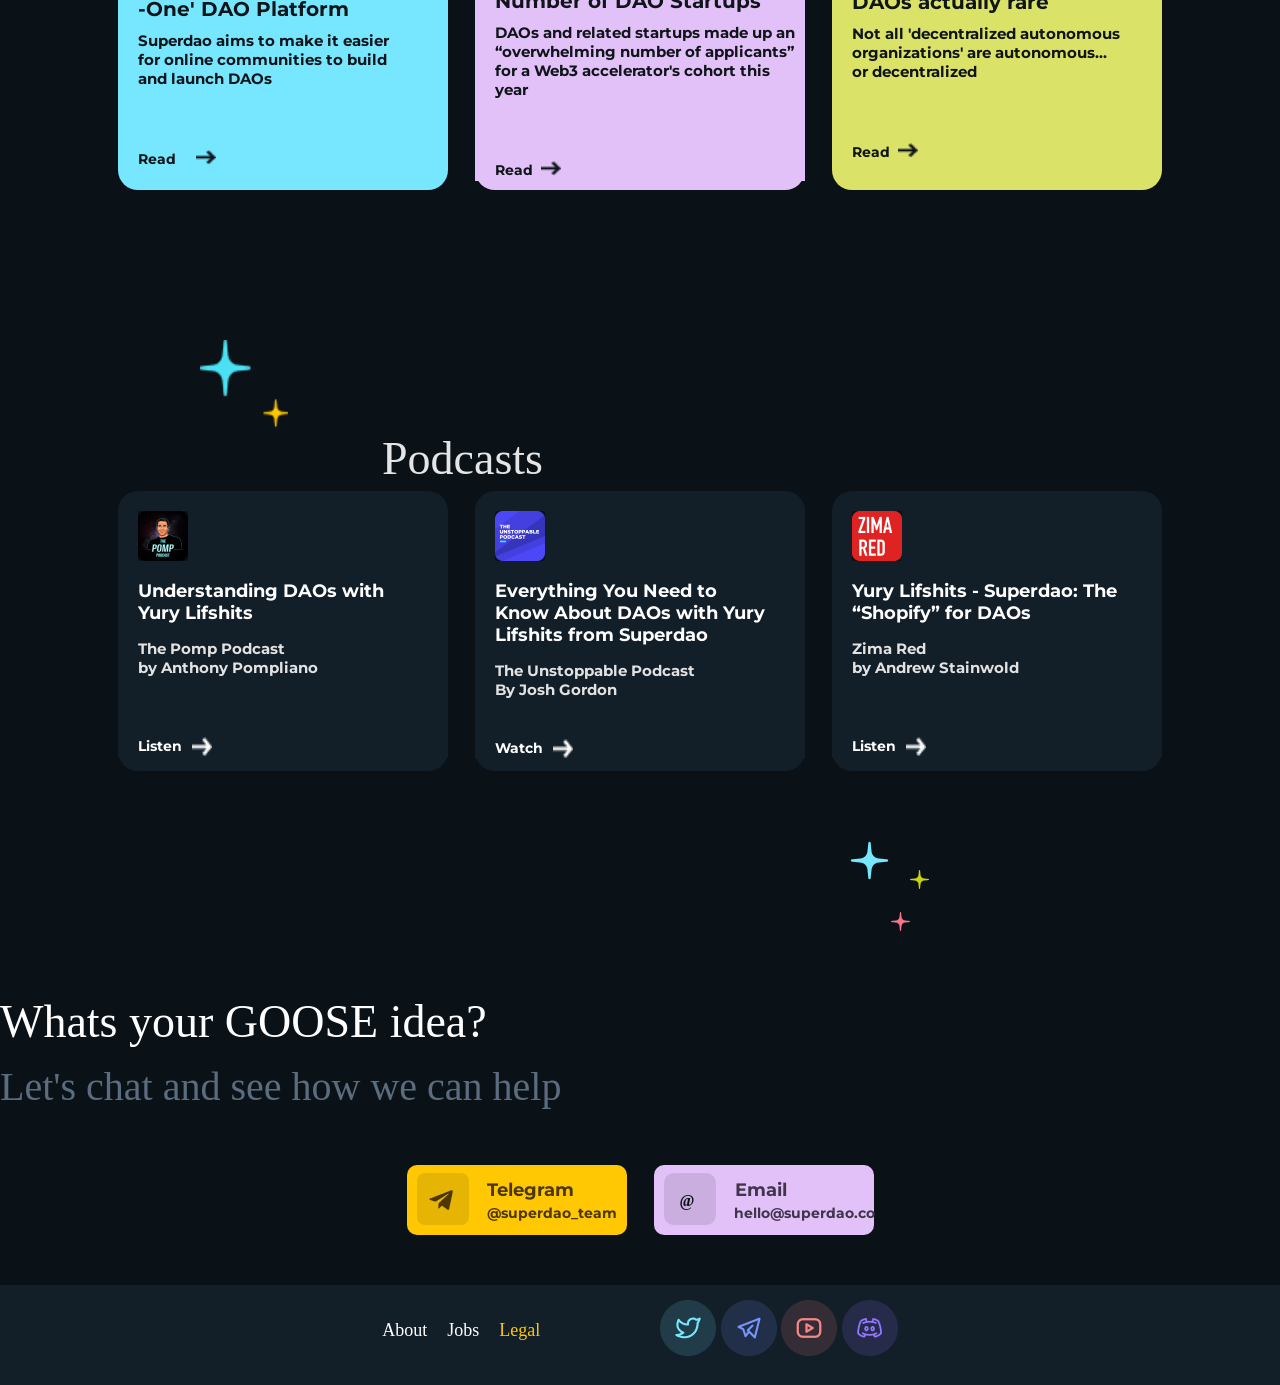
==== commit 01733a5f: "laatse update hoop ik dan tenminste" ====
--- a/about.html
+++ b/about.html
@@ -25,7 +25,7 @@
     <div class="containerourherous">
         <div class="our_heroes">Our heroes</div>
     </div>
-    <div class="tussen_doos"></div>
+    
 
     <div class="container-3dozen2">
         <div class="containerjohndoe">
--- a/main.css
+++ b/main.css
@@ -127,10 +127,7 @@
     font-family: montserrat;
 }
 
-.tussen_doos {
-    height: 106px;
-    width: 100%;
-}
+
 
 .begin_doosje {
     height: 448px;
@@ -1540,17 +1537,13 @@
     color: #E5E5E5;
 }
 
-.laatste-balk {
+
+
+.containerfooter {
+    background-color: #121E28;
     height: 100px;
     width: auto;
-    color: #FFFFFF;
-    margin-top: 100px;
-}
-
-.containerfooter {
-    background-color: #121E28;
-    height: 100px;
-    width: auto;
+    margin-top: 50px;
 }
 
 .container-text2 {
@@ -1660,4 +1653,67 @@
     width: 15px;
     background-color: #FFB4D3;
 
-}+}
+
+
+/* Hier begint contact */
+
+.form-container {
+    display: flex;
+    flex-direction: column;
+    justify-content: center;
+    align-items: center;
+    background-color: #0A1117;
+    padding: 20px;
+    border-radius: 10px;
+    box-shadow: 0px 4px 10px rgba(255, 255, 255, 0.1);
+    width: 350px;
+}
+
+h2 {
+    color: white;
+    text-align: center;
+}
+
+input, textarea, select, button {
+    width: 100%;
+    padding: 10px;
+    margin: 10px 0;
+    border-radius: 5px;
+    border: none;
+}
+
+input, textarea, select {
+    background-color: #333;
+    color: white;
+}
+
+button {
+    background-color: #d1a3ff;
+    color: black;
+    font-weight: bold;
+    cursor: pointer;
+}
+
+.center-doos {
+    width: auto;
+    align-items: center;
+    display: flex;
+    justify-content: center;
+    height: 500px;
+}
+
+
+.center-doos2 {
+    width: 100vw;
+    align-items: center;
+    display: flex;
+    justify-content: center;
+    height: 15px
+}
+
+
+
+button:hover {
+    background-color: #b682ff;
+}   
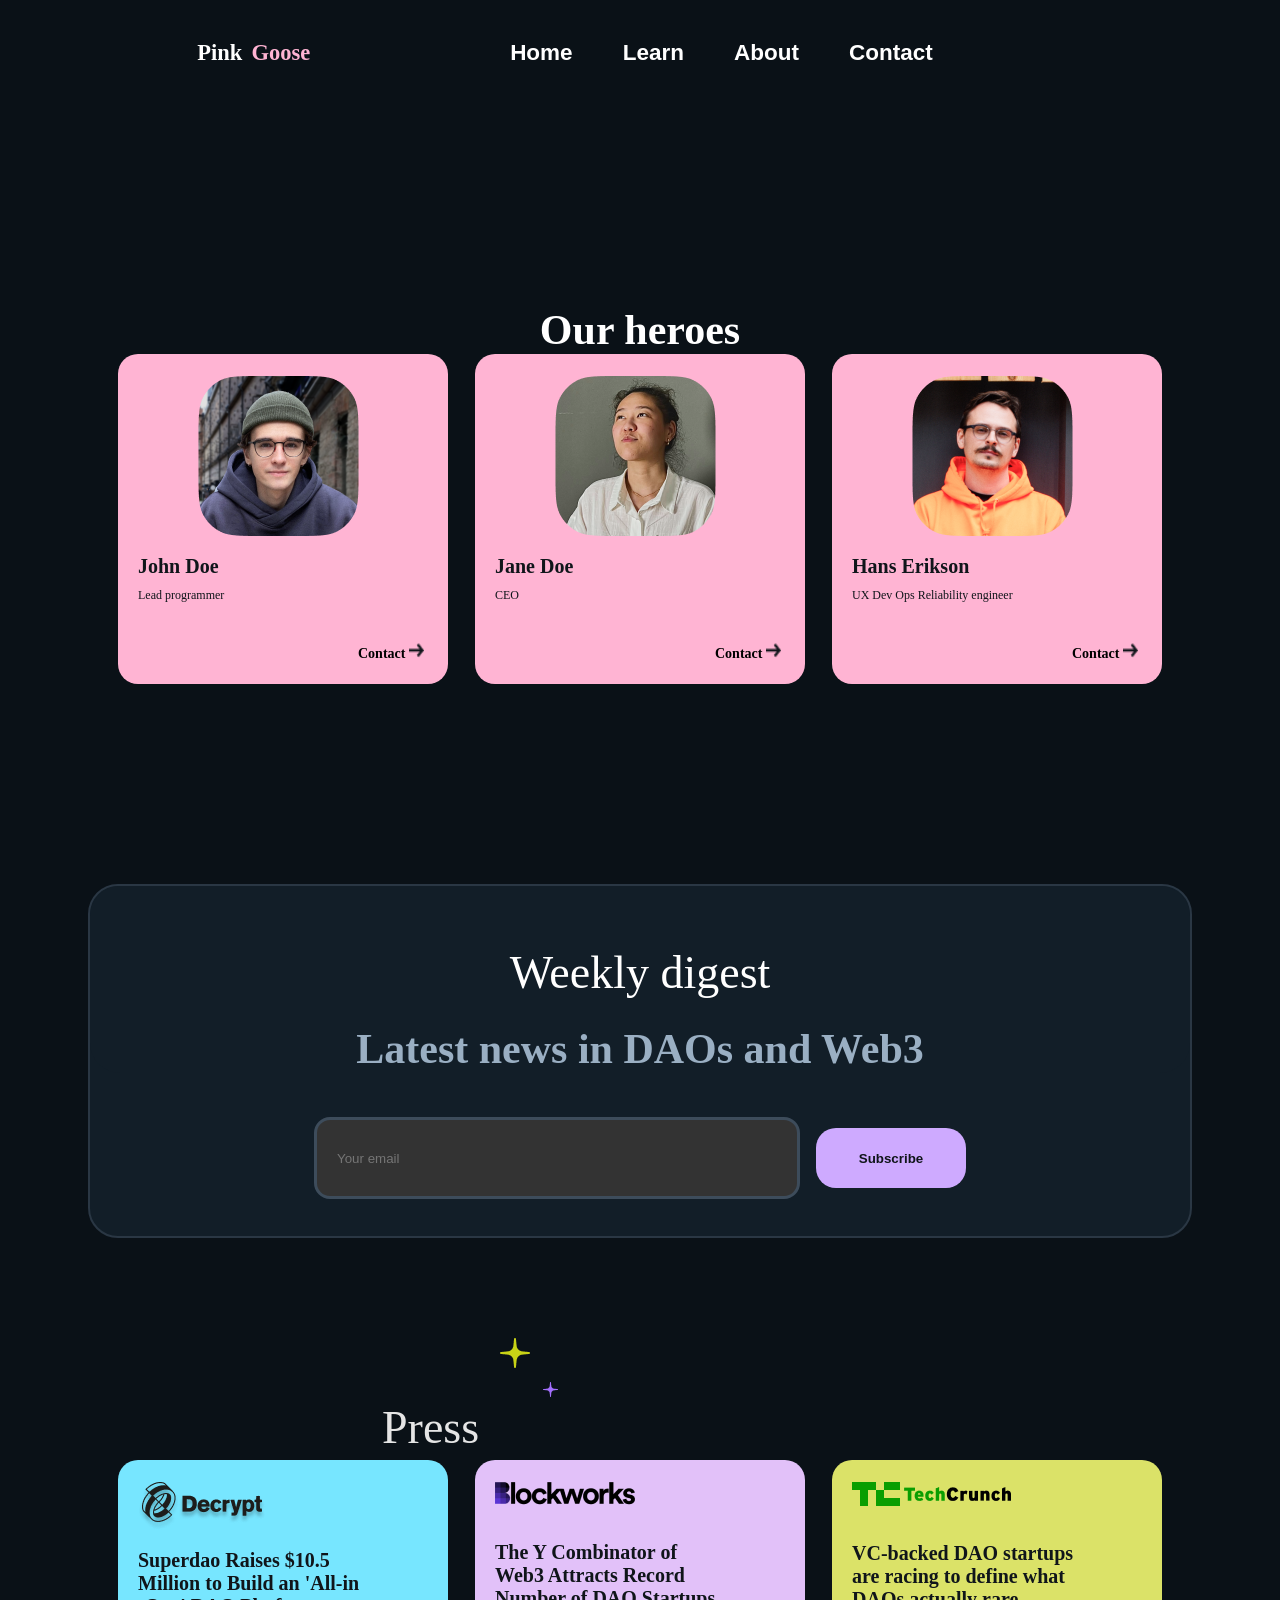
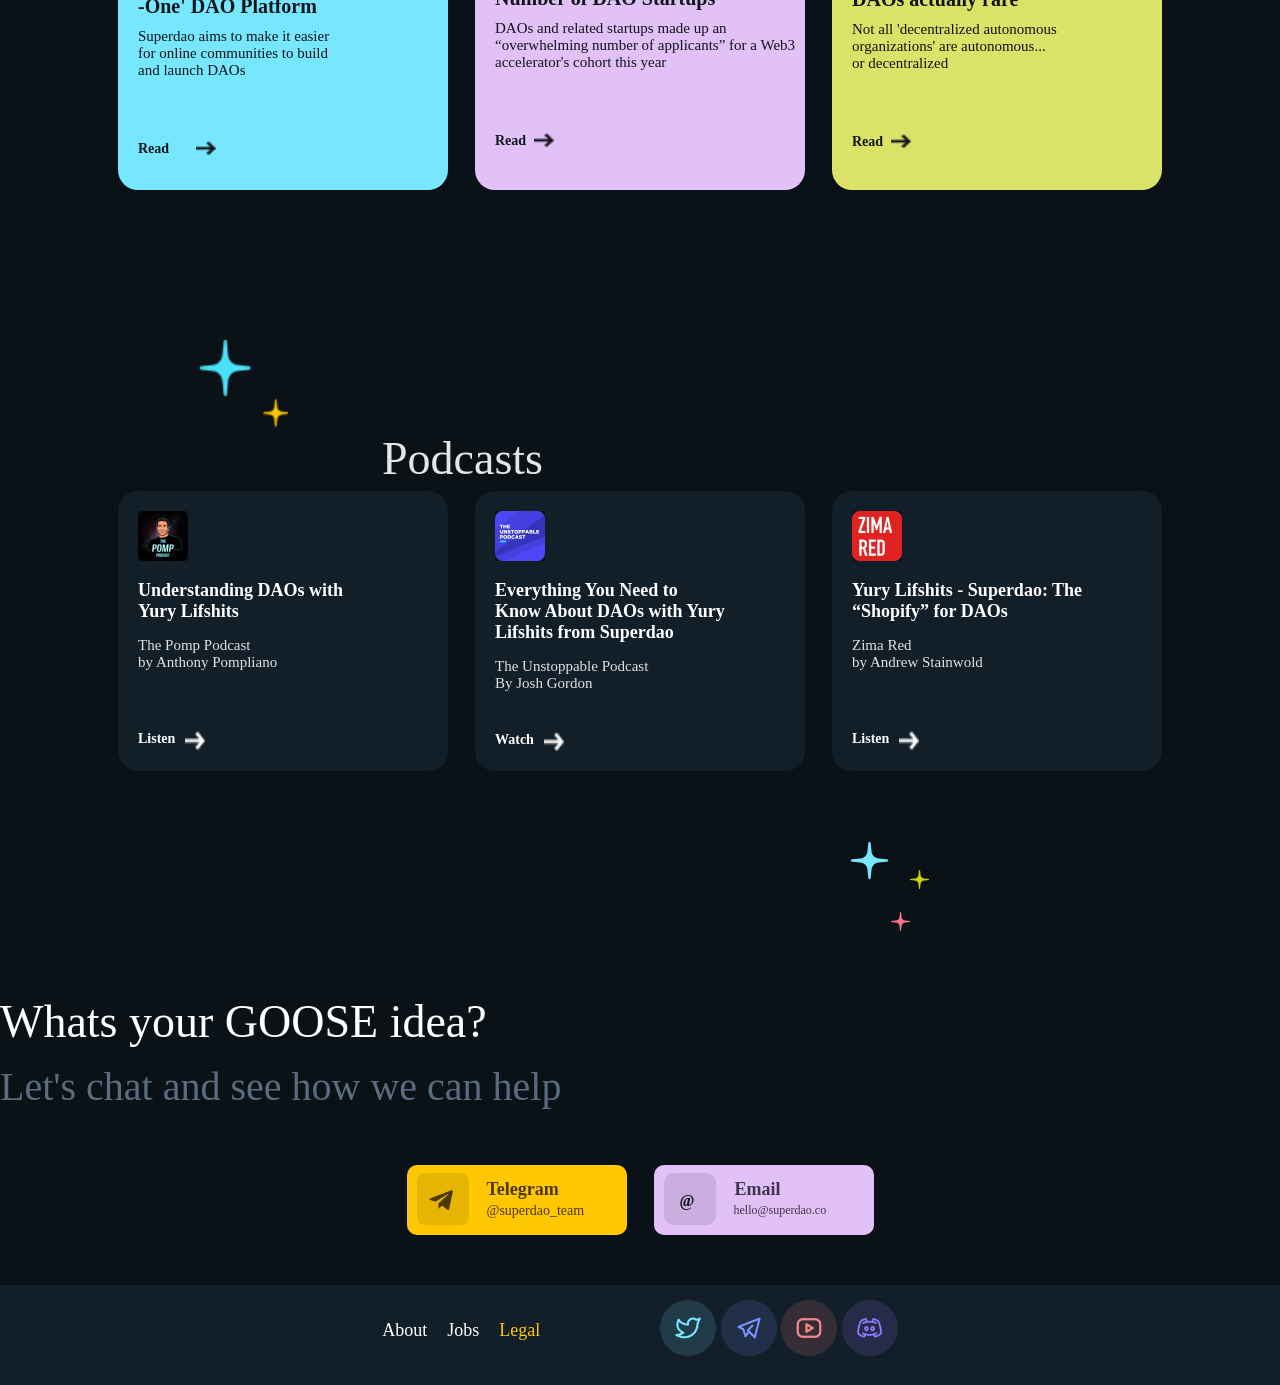
==== commit e7c8cbd6: "s s" ====
--- a/about.html
+++ b/about.html
@@ -5,7 +5,7 @@
     <meta charset="UTF-8">
     <meta name="viewport" content="width=device-width, initial-scale=1.0">
     <title>About</title>
-    <link rel="stylesheet" href="main.css">
+    <link rel="stylesheet" href="css/main.css">
 </head>
 
 <body>
@@ -29,29 +29,29 @@
 
     <div class="container-3dozen2">
         <div class="containerjohndoe">
-            <img class="imgjohndoe" src="images/Frame 5683.png">
+            <img class="imgjohndoe" src="images/Frame-5683.png">
             <div class="textjohndoe">John Doe</div>
             <div class="textjohndoe2">Lead programmer</div>
             <div class="textcontact">Contact
-                <img class="imagelisten2" src="images/Vector 936 (Stroke).png">
+                <img class="imagelisten2" src="images/Vector-936(Stroke).png">
             </div>
 
         </div>
         <div class="containerjohndoe">
-            <img class="imgjohndoe" src="images/Frame 5689.png">
+            <img class="imgjohndoe" src="images/Frame-5689.png">
             <div class="textjohndoe">Jane Doe</div>
             <div class="textjohndoe2">CEO</div>
             <div class="textcontact">Contact
-                <img class="imagelisten2" src="images/Vector 936 (Stroke).png">
+                <img class="imagelisten2" src="images/Vector-936(Stroke).png">
             </div>
 
         </div>
         <div class="containerjohndoe">
-            <img class="imgjohndoe" src="images/Frame 5684.png">
+            <img class="imgjohndoe" src="images/Frame-5684.png">
             <div class="textjohndoe">Hans Erikson</div>
             <div class="textjohndoe2">UX Dev Ops Reliability engineer</div>
             <div class="textcontact">Contact
-                <img class="imagelisten2" src="images/Vector 936 (Stroke).png">
+                <img class="imagelisten2" src="images/Vector-936(Stroke).png">
             </div>
         </div>
     </div>
@@ -68,7 +68,7 @@
         </div>
     </div>
 
-    <img class="img30" src="images/Group 5688.png">
+    <img class="img30" src="images/Group-5688.png">
 
 
 
@@ -76,7 +76,7 @@
     <div class="container-seeall">
         <div class="tex-press">Press</div>
         <div class="text-seeall">See all</div>
-        <img class="img-seeall" src="images/Vector 936 (Stroke).png">
+        <img class="img-seeall" src="images/Vector-936(Stroke).png">
     </div>
 
 
@@ -89,93 +89,93 @@
                 launch DAOs</div>
             <div class="containerread">
                 <div class="textread">Read</div>
-                <img class="imagepijl" src="images/Vector 936blauw (Stroke).png">
+                <img class="imagepijl" src="images/Vector-936blauw(Stroke).png">
             </div>
         </div>
 
 
         <div class="doosje2roze">
-            <img class="blockworks" src="images/image 93.png">
+            <img class="blockworks" src="images/image-93.png">
             <div class="textroze">The Y Combinator of <br /> Web3 Attracts Record <br />Number of DAO Startups</div>
             <div class="textdaoroze">DAOs and related startups made up an “overwhelming number of applicants” for a Web3
                 accelerator's cohort this year</div>
             <div class="containerroze">
                 <div class="textread2">Read</div>
-                <img class="imagepijl2" src="images/Vector 936blauw (Stroke).png">
+                <img class="imagepijl2" src="images/Vector-936blauw(Stroke).png">
             </div>
         </div>
 
         <div class="doosje3geel">
-            <img class="techcrunch" src="images/TechCrunch-logo 1.png">
+            <img class="techcrunch" src="images/TechCrunch-logo1.png">
             <div class="textbacked">VC-backed DAO startups <br />are racing to define what <br />DAOs actually rare
             </div>
             <div class="textyellow">Not all 'decentralized autonomous <br /> organizations' are autonomous...<br /> or
                 decentralized</div>
             <div class="containeryellow">
                 <div class="textread3">Read</div>
-                <img class="imagepijl3" src="images/Vector 936blauw (Stroke).png">
-            </div>
-        </div>
-    </div>
-
-    <img class="sterren2" src="images/Group 5596.png">
+                <img class="imagepijl3" src="images/Vector-936blauw(Stroke).png">
+            </div>
+        </div>
+    </div>
+
+    <img class="sterren2" src="images/Group-5596.png">
 
 
     <div class="container-seeall">
         <div class="podcast">Podcasts</div>
         <div class="text-seeall">See all</div>
-        <img class="img-seeall" src="images/Vector 936 (Stroke).png">
+        <img class="img-seeall" src="images/Vector-936(Stroke).png">
     </div>
 
 
     <div class="container3podcast">
         <div class="podcast1">
-            <img class="imagepodcast1" src="images/Rectangle 39403.png">
+            <img class="imagepodcast1" src="images/Rectangle-39403.png">
             <div class="textunderstand">Understanding DAOs with <br />Yury Lifshits</div>
             <div class="textpomp">The Pomp Podcast <br /> by Anthony Pompliano</div>
             <div class="containerpodcast1">
                 <div class="listen">Listen</div>
-                <img class="imagelisten" src="images/Vector 936podcast (Stroke).png">
+                <img class="imagelisten" src="images/Vector-936podcast(Stroke).png">
             </div>
         </div>
 
         <div class="podcast2">
-            <img class="imagepodcast2" src="images/Rectangle 39403pod.png">
+            <img class="imagepodcast2" src="images/Rectangle-39403pod.png">
             <div class="textevery">Everything You Need to <br /> Know About DAOs with Yury <br />Lifshits from Superdao
             </div>
             <div class="unstop">The Unstoppable Podcast <br />By Josh Gordon</div>
             <div class="containerwatch">
                 <div class="watch">Watch</div>
-                <img class="imagewatch" src="images/Vector 936podcast (Stroke).png">
+                <img class="imagewatch" src="images/Vector-936podcast(Stroke).png">
             </div>
         </div>
 
         <div class="podcast3">
-            <img class="imagepodcast3" src="images/Rectangle 39403zima.png">
+            <img class="imagepodcast3" src="images/Rectangle-39403zima.png">
             <div class="textyury">Yury Lifshits - Superdao: The <br />“Shopify” for DAOs</div>
             <div class="zimared">Zima Red <br /> by Andrew Stainwold</div>
             <div class="containerpodcast1">
                 <div class="listen">Listen</div>
-                <img class="imagelisten" src="images/Vector 936podcast (Stroke).png">
-            </div>
-        </div>
-    </div>
-
-
-    <img class="tussenster" src="images/Group 5597.png">
+                <img class="imagelisten" src="images/Vector-936podcast(Stroke).png">
+            </div>
+        </div>
+    </div>
+
+
+    <img class="tussenster" src="images/Group-5597.png">
     <div class="ideagoose">Whats your GOOSE idea?</div>
     <div class="letschat">Let's chat and see how we can help</div>
 
 
     <div class="containertele">
         <div class="doosjetelegram">
-            <img class="logotele" src="images/Rectangle 286.png">
+            <img class="logotele" src="images/Rectangle-286.png">
             <img class="logotele2" src="images/Vectortele.png">
             <div class="telegramtext">Telegram</div>
             <div class="telegramteam">@superdao_team</div>
         </div>
         <div class="doosjeemail">
-            <img class="logoemail" src="images/Rectangle 286email.png">
+            <img class="logoemail" src="images/Rectangle-286email.png">
             <div class="logoemail2">@</div>
             <div class="emailtext">Email</div>
             <div class="textemail2">hello@superdao.co</div>
@@ -192,9 +192,9 @@
             <div class="textabout">Jobs</div>
             <div class="textlegal">Legal</div>
             <div class="figuurfooter">
-                <img class="imgfiguur" src="images/Frame 5609.png">
-                <img class="imgfiguur" src="images/Frame 56091.png">
-                <img class="imgfiguur" src="images/Frame 56092.png">
+                <img class="imgfiguur" src="images/Frame-5609.png">
+                <img class="imgfiguur" src="images/Frame-56091.png">
+                <img class="imgfiguur" src="images/Frame-56092.png">
                 <img class="imgfiguur" src="images/discord_1 1.png">                
             </div>
         </div>
--- a/css/main.css
+++ b/css/main.css
@@ -0,0 +1,1720 @@
+* {
+    margin: 0px;
+    padding: 0px;
+    background-color: #0A1117;
+}
+
+a {
+    text-decoration: none;
+}
+
+@font-face {
+    font-family: montserrat;
+    src: url(fonts/Montserrat/static/Montserrat-Bold.ttf);
+}
+
+button {
+    border: none;
+    cursor: pointer;
+}
+
+.img1 {
+    display: flex;
+    margin-top: 118px;
+    margin: auto;
+}
+
+.img2 {
+    display: flex;
+    margin: auto;
+}
+
+.sterren {
+    width: 88px;
+    height: 88px;
+}
+
+/* 
+dit is de navigatie balk  */
+
+.head_balk {
+    display: flex;
+    flex-direction: row;
+    width: 100%;
+    height: 106px;
+    background-color: #0A1117;
+    align-items: center;
+    justify-content: center;
+}
+
+
+.home1 {
+    color: #fff;
+}
+
+.learn1 {
+    color: #fff;
+}
+
+.about1 {
+    color: #fff;
+}
+
+.contact1 {
+    color: #fff;
+}
+
+
+.tekstnummer1 {
+    background-color: #0A1117;
+    color: #fff;
+    font-size: 72px;
+    font-weight: bold;
+    display: flex;
+    flex-direction: column;
+    justify-content: center;
+    align-items: center;
+    text-align: center;
+
+}
+
+.tekstnummer2 {
+    background-color: #0A1117;
+    color: #fff;
+    font-size: 26px;
+    font-weight: bold;
+    display: flex;
+    flex-direction: column;
+    justify-items: center;
+    align-items: center;
+    text-align: center;
+    margin-top: 32px;
+}
+
+.pink-goose {
+    display: flex;
+    flex-direction: row;
+    column-gap: 9px;
+    text-align: center;
+    padding-right: 200px;
+}
+
+.size_pink {
+    color: #fff;
+    font-size: 22.5px;
+    font-weight: bold;
+    font-family: montserrat;
+
+}
+
+.tekst_zetter1 {
+    color: #fff;
+    display: flex;
+    flex-direction: row;
+    column-gap: 50px;
+    font-weight: bold;
+    font-size: 22.5px;
+    font-family: "montserrat", sans-serif;
+    text-align: center;
+    justify-content: center;
+    padding-right: 150px;
+}
+
+.size_white {
+    color: #FFB4D3;
+    font-size: 22.5px;
+    font-weight: bold;
+    font-family: montserrat;
+}
+
+
+
+.begin_doosje {
+    height: 448px;
+    width: 641px;
+    background-color: #0A1117;
+    margin: auto;
+}
+
+.get_started {
+    background-color: #CEAAFF;
+    height: 68px;
+    width: 214px;
+    display: flex;
+    align-items: center;
+    margin: auto;
+    border-radius: 18px;
+    color: #10151A;
+    text-align: center;
+    font-size: 20px;
+    font-weight: bold;
+    justify-content: center;
+    font-family: "montserrat", "sans-serif";
+    margin-top: 20px;
+
+
+}
+
+.doosje_2 {
+    width: 100%;
+    margin: auto;
+    display: flex;
+    justify-content: center;
+    margin-top: 55px;
+}
+
+.investment1 {
+    color: #fff;
+    background-color: #0A1117;
+}
+
+.every_project {
+    color: #fff;
+    background-color: #0A1117;
+    display: flex;
+    font-weight: bold;
+    font-size: 45px;
+    margin-right: 70px;
+}
+
+
+.container2 {
+    display: flex;
+    flex-direction: row;
+    gap: 24px;
+    margin-top: 44px;
+    justify-content: center;
+    font-size: 20px;
+
+
+}
+
+.text1 {
+    color: #FFB4D3;
+    border-radius: 40px;
+    padding: 10px;
+    padding-left: 20px;
+    padding-right: 20px;
+    background-color: #2A3744;
+}
+
+.text2 {
+    color: #FFC24C;
+    border-radius: 50px;
+    padding: 10px;
+    padding-left: 20px;
+    padding-right: 20px;
+    background-color: #2A3744;
+}
+
+.text3 {
+    color: #D387F7;
+    border-radius: 50px;
+    padding: 10px;
+    padding-left: 20px;
+    padding-right: 20px;
+    background-color: #2A3744;
+}
+
+.text4 {
+    color: #77E6FF;
+    border-radius: 50px;
+    padding: 10px;
+    padding-left: 20px;
+    padding-right: 20px;
+    background-color: #2A3744;
+}
+
+.container3 {
+    display: flex;
+    flex-direction: row;
+    gap: 24px;
+    margin-top: 44px;
+    justify-content: center;
+    font-size: 20px;
+    margin-top: 15px;
+
+}
+
+.text5 {
+    color: #23C9DE;
+    border-radius: 40px;
+    padding: 10px;
+    padding-left: 20px;
+    padding-right: 20px;
+    background-color: #2A3744;
+}
+
+.text6 {
+    color: #FF9E9E;
+    border-radius: 40px;
+    padding: 10px;
+    padding-left: 20px;
+    padding-right: 20px;
+    background-color: #2A3744;
+}
+
+.text7 {
+    color: #707F8D;
+    border-radius: 40px;
+    padding: 10px;
+    padding-left: 20px;
+    padding-right: 20px;
+    background-color: #2A3744;
+}
+
+
+.img3 {
+    width: 900px;
+    height: 350px;
+
+    margin-left: 435px;
+    margin-top: 30px;
+}
+
+
+.container4 {
+    display: flex;
+    flex-direction: row;
+    justify-content: center;
+    margin-top: -16px;
+}
+
+.text8 {
+    color: #0A1117;
+    background-color: #FFB4D3;
+    width: 325px;
+    border-radius: 40px;
+    padding: 10px;
+    font-size: 20px;
+    border: 4px #10151A solid;
+}
+
+.img4 {
+    width: 70px;
+    height: 55px;
+    margin-top: 125px;
+    margin-left: 1180px;
+}
+
+
+.container5 {
+    justify-items: center;
+    background-color: #0A1117;
+    width: auto;
+    height: 500px;
+}
+
+
+
+.text9 {
+    color: #fff;
+    font-size: 46px;
+    font-weight: bold;
+    display: flex;
+    justify-content: center;
+}
+
+.text10 {
+    color: #37424D;
+    font-size: 46px;
+    font-weight: bold;
+    display: flex;
+    justify-content: center;
+}
+
+.text11 {
+    color: #37424D;
+    font-size: 46px;
+    font-weight: bold;
+    display: flex;
+    justify-content: center;
+}
+
+.text12 {
+    color: #37424D;
+    font-size: 46px;
+    font-weight: bold;
+    display: flex;
+    justify-content: center;
+}
+
+.text13 {
+    color: #FFB4D3;
+    font-size: 46px;
+    font-weight: bold;
+    display: flex;
+    justify-content: center;
+}
+
+.text14 {
+    color: #37424D;
+    font-size: 46px;
+    font-weight: bold;
+    display: flex;
+    justify-content: center;
+}
+
+.text15 {
+    color: #37424D;
+    font-size: 46px;
+    font-weight: bold;
+    display: flex;
+    justify-content: center;
+}
+
+.text16 {
+    color: #37424D;
+    font-size: 46px;
+    font-weight: bold;
+    display: flex;
+    justify-content: center;
+}
+
+.container6 {
+    display: flex;
+    justify-content: center;
+}
+
+.text17 {
+    color: #E5E5E5;
+    font-size: 46px;
+    font-weight: bold;
+    display: flex;
+    justify-content: center;
+}
+
+
+.container7 {
+    display: flex;
+    justify-content: center;
+    gap: 36px;
+}
+
+.img7 {
+    color: #121E28;
+    border-radius: 40px;
+    padding: 5px;
+    border: #2A3744;
+    border: 4px #10151A solid;
+}
+
+.img8 {
+    color: #121E28;
+    border-radius: 40px;
+    padding: 5px;
+    border: #2A3744;
+    border: 4px #10151A solid;
+}
+
+.img9 {
+    color: #121E28;
+    border-radius: 40px;
+    padding: 5px;
+    border: #2A3744;
+    border: 4px #10151A solid;
+}
+
+.img10 {
+    color: #121E28;
+    border-radius: 40px;
+    padding: 5px;
+    border: #2A3744;
+    border: 4px #10151A solid;
+}
+
+.img11 {
+    color: #121E28;
+    border-radius: 40px;
+    padding: 5px;
+    border: #2A3744;
+    border: 4px #10151A solid;
+}
+
+.img12 {
+    color: #121E28;
+    border-radius: 40px;
+    padding: 5px;
+    border: #2A3744;
+    border: 4px #10151A solid;
+}
+
+
+.container8 {
+    gap: 120px;
+    display: flex;
+    flex-direction: row;
+    justify-content: center;
+    font-size: 22px;
+    font-weight: bold;
+}
+
+
+.text18 {
+    color: #E5E5E5;
+    margin-left: 0px;
+}
+
+.text19 {
+    color: #E5E5E5;
+}
+
+.text20 {
+    color: #E5E5E5;
+}
+
+.text21 {
+    color: #E5E5E5;
+    margin-right: 20px;
+}
+
+.text22 {
+    color: #E5E5E5;
+}
+
+.text23 {
+    color: #E5E5E5;
+
+}
+
+.helpstep {
+    font-size: 46px;
+    color: #E5E5E5;
+    text-align: center;
+    margin-top: 300px;
+}
+
+.container9 {
+    display: flex;
+    flex-direction: row;
+    gap: 25px;
+    justify-content: center;
+    margin-top: 42px;
+}
+
+.container10 {
+    display: flex;
+    flex-direction: row;
+    justify-content: center;
+    margin-top: 44px;
+    gap: 15px;
+}
+
+
+.text24 {
+    color: #FFFFFF;
+    font-size: 32px;
+}
+
+
+.text25 {
+    color: #FFFFFF;
+    font-size: 32px;
+}
+
+
+.container11 {
+    display: flex;
+    flex-direction: row;
+    justify-content: center;
+    margin-top: 12px;
+    gap: 15px;
+}
+
+.text26 {
+    color: #FFFFFF;
+    font-size: 32px;
+}
+
+.text27 {
+    color: #FFFFFF;
+    font-size: 32px;
+}
+
+.text28 {
+    color: #FFFFFF;
+    font-size: 32px;
+}
+
+
+.container12 {
+    display: flex;
+    flex-direction: row;
+    justify-content: center;
+    margin-top: 12px;
+    gap: 15px;
+}
+
+.text29 {
+    color: #FFFFFF;
+    font-size: 32px;
+}
+
+.text30 {
+    color: #FFFFFF;
+    font-size: 32px;
+}
+
+
+.container13 {
+    display: flex;
+    flex-direction: row;
+    justify-content: center;
+    margin-top: 12px;
+    gap: 15px;
+}
+
+
+
+.text31 {
+    color: #FFFFFF;
+    font-size: 32px;
+}
+
+.text32 {
+    color: #FFFFFF;
+    font-size: 32px;
+}
+
+
+
+
+
+
+
+
+
+
+
+
+
+
+
+
+.container-weekly-digest {
+    display: flex;
+    align-items: center;
+    flex-direction: column;
+    margin-top: 200px;
+}
+
+/* Hier heb ik de doos gemaakt van weekly digest */
+
+
+.doos-3 {
+    width: 1100px;
+    height: 350px;
+    background-color: #121E28;
+    border-radius: 30px;
+    border: 2px solid #2A3744;
+    align-items: center;
+    justify-content: center;
+}
+
+
+.container-text1 {
+    display: flex;
+    align-items: center;
+    flex-direction: column;
+    background-color: #121E28;
+    border-radius: 30px;
+}
+
+.text56 {
+    font-size: 46px;
+    color: #FFFF;
+    margin-top: 60px;
+    background-color: #121E28;
+
+}
+
+.text57 {
+    font-size: 42px;
+    color: #9AAFC3;
+    margin-top: 26px;
+    background-color: #121E28;
+    font-weight: bold;
+}
+
+
+.doos-4 {
+    width: auto;
+    height: 60px;
+    background-color: #121E28;
+    display: flex;
+    flex-direction: row;
+    gap: 16px;
+    justify-content: center;
+    align-items: center;
+    margin-top: 55px;
+
+}
+
+.your-email {
+    height: 50px;
+    width: 450px;
+    color: #3D4C5B;
+    text-align: left;
+    border-radius: 16px;
+    padding-left: 20px;
+    border: solid;
+}
+
+.your-email {
+    height: 56px;
+}
+
+.subscribe {
+    border-radius: 20px;
+    background-color: #CEAAFF;
+    height: 60px;
+    width: 150px;
+    color: #10151A;
+}
+
+
+.img30 {
+    margin-top: 100px;
+    margin-left: 500px;
+}
+
+
+.tex-press {
+    color: #E5E5E5;
+    font-size: 46px;
+
+}
+
+
+.container-seeall {
+    margin-left: 382px;
+    display: flex;
+    flex-direction: row;
+}
+
+.text-seeall {
+    font-size: 18px;
+    color: #8395A7;
+    margin-left: 875px;
+    margin-top: 17px;
+}
+
+.img-seeall {
+    margin-left: 3px;
+    width: 25px;
+}
+
+
+.container-3dozen {
+    display: flex;
+    flex-direction: row;
+    justify-content: center;
+    gap: 27px;
+}
+
+
+.doosje1blauw {
+    width: 330px;
+    height: 330px;
+    background-color: #77E6FF;
+    border-radius: 20px;
+}
+
+.imagedecrypt {
+    margin-left: 20px;
+    margin-top: 22px;
+    background-color: #77E6FF;
+}
+
+/* Hier heb ik de tekst gemaakt van super dao */
+
+.textsuperdao {
+    font-size: 20px;
+    color: #10151A;
+    background-color: #77E6FF;
+    font-family: "montserrat";
+    font-weight: bold;
+    margin-left: 20px;
+    margin-top: 15px;
+}
+
+.textsuperdao2 {
+    color: #10151A;
+    background-color: #77E6FF;
+    margin-top: 10px;
+    margin-left: 20px;
+    font-family: "montserrat";
+    font-weight: "semibold";
+    font-size: 15px;
+}
+
+.containerread {
+    display: flex;
+    flex-direction: row;
+    background-color: #77E6FF;
+}
+
+.textread {
+    background-color: #77E6FF;
+    color: #10151A;
+    font-size: 14px;
+    margin-left: 20px;
+    margin-top: 62px;
+    width: 50px;
+    height: 20px;
+    font-family: "montserrat";
+    font-weight: bold;
+}
+
+
+.imagepijl {
+    background-color: #77E6FF;
+    margin-top: 62px;
+    margin-left: 8px;
+    color: #10151A;
+    width: 20px;
+    height: 15px;
+}
+
+
+
+
+
+
+.doosje2roze {
+    width: 330px;
+    height: 330px;
+    background-color: #E2C1F9;
+    border-radius: 20px;
+}
+
+.blockworks {
+    margin-left: 20px;
+    margin-top: 22px;
+    background-color: #E2C1F9;
+}
+
+.textroze {
+    font-size: 20px;
+    color: #10151A;
+    background-color: #E2C1F9;
+    font-family: "montserrat";
+    font-weight: bold;
+    margin-left: 20px;
+    margin-top: 32px;
+}
+
+.textdaoroze {
+    color: #10151A;
+    background-color: #E2C1F9;
+    margin-top: 10px;
+    margin-left: 20px;
+    font-family: "montserrat";
+    font-weight: "semibold";
+    font-size: 15px;
+}
+
+.containerroze {
+    background-color: #E2C1F9;
+    display: flex;
+    flex-direction: row;
+}
+
+.textread2 {
+    color: #10151A;
+    background-color: #E2C1F9;
+    font-size: 14px;
+    margin-left: 20px;
+    margin-top: 62px;
+    height: 20px;
+    font-family: "montserrat";
+    font-weight: bold;
+}
+
+.imagepijl2 {
+    background-color: #E2C1F9;
+    margin-top: 62px;
+    margin-left: 8px;
+    color: #10151A;
+    width: 20px;
+    height: 15px;
+}
+
+
+
+
+.doosje3geel {
+    width: 330px;
+    height: 330px;
+    background-color: #DBE268;
+    border-radius: 20px;
+}
+
+.techcrunch {
+    margin-left: 20px;
+    margin-top: 22px;
+    background-color: #DBE268;
+}
+
+.textbacked {
+    font-size: 20px;
+    color: #10151A;
+    background-color: #DBE268;
+    font-family: "montserrat";
+    font-weight: bold;
+    margin-left: 20px;
+    margin-top: 32px;
+}
+
+.textyellow {
+    color: #10151A;
+    background-color: #DBE268;
+    margin-top: 10px;
+    margin-left: 20px;
+    font-family: "montserrat";
+    font-weight: "semibold";
+    font-size: 15px;
+}
+
+.containeryellow {
+    display: flex;
+    flex-direction: row;
+    background-color: #DBE268;
+}
+
+.textread3 {
+    color: #10151A;
+    background-color: #DBE268;
+    font-size: 14px;
+    margin-left: 20px;
+    margin-top: 62px;
+    height: 20px;
+    font-family: "montserrat";
+    font-weight: bold;
+}
+
+.imagepijl3 {
+    background-color: #DBE268;
+    margin-top: 62px;
+    margin-left: 8px;
+    color: #10151A;
+    width: 20px;
+    height: 15px;
+}
+
+.sterren2 {
+    margin-left: 200px;
+    margin-top: 150px;
+}
+
+.podcast {
+    color: #E5E5E5;
+    font-size: 46px;
+}
+
+.container3podcast {
+    display: flex;
+    flex-direction: row;
+    justify-content: center;
+    gap: 27px;
+}
+
+
+
+
+.podcast1 {
+    background-color: #121E28;
+    width: 330px;
+    height: 280px;
+    border-radius: 20px;
+}
+
+.imagepodcast1 {
+    margin-left: 20px;
+    margin-top: 20px;
+}
+
+.textunderstand {
+    background-color: #121E28;
+    font-size: 18px;
+    color: #FFFFFF;
+    margin-left: 20px;
+    margin-top: 15px;
+    font-family: "montserrat";
+    font-weight: bold;
+}
+
+.textpomp {
+    background-color: #121E28;
+    font-size: 15px;
+    color: #E2E2E2;
+    margin-left: 20px;
+    margin-top: 15px;
+    font-family: "montserrat";
+    font-weight: "SemiBold";
+}
+
+.containerpodcast1 {
+    display: flex;
+    flex-direction: row;
+    background-color: #121E28;
+}
+
+.listen {
+    color: #FFFFFF;
+    font-size: 14px;
+    background-color: #121E28;
+    margin-top: 60px;
+    margin-left: 20px;
+    font-family: "montserrat";
+    font-weight: bold;
+}
+
+.imagelisten {
+    margin-left: 10px;
+    color: #FFFFFF;
+    background-color: #121E28;
+    width: 20px;
+    height: 20px;
+    margin-top: 60px;
+}
+
+
+.podcast2 {
+    background-color: #121E28;
+    width: 330px;
+    height: 280px;
+    border-radius: 20px;
+}
+
+.imagepodcast2 {
+    margin-left: 20px;
+    margin-top: 20px;
+}
+
+.textevery {
+    background-color: #121E28;
+    font-size: 18px;
+    color: #FFFFFF;
+    margin-left: 20px;
+    margin-top: 15px;
+    font-family: "montserrat";
+    font-weight: bold;
+}
+
+.unstop {
+    background-color: #121E28;
+    font-size: 15px;
+    color: #E2E2E2;
+    margin-left: 20px;
+    margin-top: 15px;
+    font-family: "montserrat";
+    font-weight: "SemiBold";
+}
+
+.containerwatch {
+    display: flex;
+    flex-direction: row;
+    background-color: #121E28;
+}
+
+.watch {
+    color: #FFFFFF;
+    font-size: 14px;
+    background-color: #121E28;
+    margin-top: 40px;
+    margin-left: 20px;
+    font-family: "montserrat";
+    font-weight: bold;
+}
+
+.imagewatch {
+    margin-left: 10px;
+    color: #FFFFFF;
+    background-color: #121E28;
+    width: 20px;
+    height: 20px;
+    margin-top: 40px;
+}
+
+.podcast3 {
+    background-color: #121E28;
+    width: 330px;
+    height: 280px;
+    border-radius: 20px;
+}
+
+.imagepodcast3 {
+    margin-top: 20px;
+    margin-left: 20px;
+}
+
+.textyury {
+    background-color: #121E28;
+    font-size: 18px;
+    color: #FFFFFF;
+    margin-left: 20px;
+    margin-top: 15px;
+    font-family: "montserrat";
+    font-weight: bold;
+}
+
+
+.zimared {
+    background-color: #121E28;
+    font-size: 15px;
+    color: #E2E2E2;
+    margin-left: 20px;
+    margin-top: 15px;
+    font-family: "montserrat";
+    font-weight: "SemiBold";
+}
+
+.tussenster {
+    margin-left: 850px;
+    margin-top: 70px;
+}
+
+.containerwhat {
+    margin-top: 60px;
+    display: flex;
+    flex-direction: column;
+    justify-items: center;
+}
+
+.ideagoose {
+    color: #FFFFFF;
+    font-size: 46px;
+    margin-top: 60px;
+    justify-self: center;
+}
+
+.letschat {
+    margin-top: 15px;
+    justify-self: center;
+    color: #5A6C7E;
+    font-size: 40px;
+}
+
+.containertele {
+    display: flex;
+    flex-direction: row;
+    justify-content: center;
+    gap: 27px;
+    margin-top: 55px;
+}
+
+.doosjetelegram {
+    width: 220px;
+    height: 70px;
+    background-color: #FFC803;
+    border-radius: 10px;
+}
+
+.logotele {
+    background-color: #FFC803;
+    margin-top: 8px;
+    margin-left: 10px;
+}
+
+.logotele2 {
+    background-color: transparent;
+    margin-left: -44px;
+    margin-bottom: 15px;
+}
+
+.telegramtext {
+    color: #4D3705;
+    font-size: 18px;
+    font-family: "montserrat";
+    font-weight: bold;
+    margin-left: 80px;
+    margin-top: -50px;
+    background-color: transparent;
+}
+
+.telegramteam {
+    color: #4D3705;
+    font-size: 14px;
+    margin-left: 80px;
+    background-color: transparent;
+    margin-top: 3px;
+    font-family: "montserrat";
+    font-weight: "Medium";
+}
+
+
+.doosjeemail {
+    width: 220px;
+    height: 70px;
+    background-color: #E2C1F9;
+    border-radius: 10px;
+}
+
+
+.logoemail {
+    margin-top: 8px;
+    margin-left: 10px;
+    background-color: #E2C1F9;
+}
+
+.logoemail2 {
+    width: 5px;
+    height: 5px;
+    color: #0A1117;
+    background-color: transparent;
+    margin-left: 26px;
+    margin-top: -37px;
+    font-weight: bold;
+}
+
+.emailtext {
+    color: #40354B;
+    font-size: 18px;
+    font-family: "montserrat";
+    font-weight: bold;
+    margin-left: 81px;
+    margin-top: -18px;
+    background-color: transparent;
+}
+
+.textemail2 {
+    color: #40354B;
+    font-size: 12px;
+    margin-left: 80px;
+    background-color: transparent;
+    margin-top: 3px;
+    font-family: "montserrat";
+    font-weight: "Medium";
+}
+
+
+
+
+
+/* hier begint de pagina learn */
+
+
+.container15 {
+    display: flex;
+    flex-direction: row;
+    margin-top: 44px;
+    justify-content: center;
+    font-size: 20px;
+
+}
+
+
+.doosje4 {
+    width: 100%;
+    margin: auto;
+    display: flex;
+    justify-content: center;
+    margin-top: 55px;
+}
+
+
+.sterren2 {
+    width: 88px;
+    height: 88px;
+}
+
+.every_project2 {
+    color: #fff;
+    background-color: #0A1117;
+    display: flex;
+    font-weight: bold;
+    font-size: 45px;
+    justify-self: center;
+    margin-right: 180px;
+
+}
+
+.container16 {
+    display: flex;
+    flex-direction: row;
+    gap: 24px;
+    margin-top: 44px;
+    justify-content: center;
+    font-size: 20px;
+
+
+}
+
+.text33 {
+    color: #FFB4D3;
+    border-radius: 40px;
+    padding: 10px;
+    padding-left: 20px;
+    padding-right: 20px;
+    background-color: #2A3744;
+}
+
+.text34 {
+    color: #FFC24C;
+    border-radius: 50px;
+    padding: 10px;
+    padding-left: 20px;
+    padding-right: 20px;
+    background-color: #2A3744;
+}
+
+.text35 {
+    color: #D387F7;
+    border-radius: 50px;
+    padding: 10px;
+    padding-left: 20px;
+    padding-right: 20px;
+    background-color: #2A3744;
+}
+
+.text36 {
+    color: #77E6FF;
+    border-radius: 50px;
+    padding: 10px;
+    padding-left: 20px;
+    padding-right: 20px;
+    background-color: #2A3744;
+}
+
+
+.container17 {
+    display: flex;
+    flex-direction: row;
+    gap: 24px;
+    margin-top: 44px;
+    justify-content: center;
+    font-size: 20px;
+    margin-top: 15px;
+
+}
+
+.text37 {
+    color: #23C9DE;
+    border-radius: 40px;
+    padding: 10px;
+    padding-left: 20px;
+    padding-right: 20px;
+    background-color: #2A3744;
+}
+
+.text38 {
+    color: #FF9E9E;
+    border-radius: 40px;
+    padding: 10px;
+    padding-left: 20px;
+    padding-right: 20px;
+    background-color: #2A3744;
+}
+
+.text39 {
+    color: #707F8D;
+    border-radius: 40px;
+    padding: 10px;
+    padding-left: 20px;
+    padding-right: 20px;
+    background-color: #2A3744;
+}
+
+.img20 {
+    width: 900px;
+    height: 350px;
+    margin-left: 435px;
+    margin-top: 30px;
+}
+
+
+
+.container18 {
+    display: flex;
+    flex-direction: row;
+    justify-content: center;
+    margin-top: -16px;
+}
+
+.text39 {
+    color: #0A1117;
+    background-color: #FFB4D3;
+    width: 325px;
+    border-radius: 40px;
+    padding: 10px;
+    font-size: 20px;
+    border: 4px #10151A solid;
+}
+
+.img21 {
+    width: 70px;
+    height: 55px;
+    margin-top: 125px;
+    margin-left: 1180px;
+}
+
+
+
+.container19 {
+    justify-items: center;
+    background-color: #0A1117;
+    width: auto;
+    height: 500px;
+}
+
+
+
+.text40 {
+    color: #fff;
+    font-size: 46px;
+    font-weight: bold;
+    display: flex;
+    justify-content: center;
+}
+
+.text41 {
+    color: #37424D;
+    font-size: 46px;
+    font-weight: bold;
+    display: flex;
+    justify-content: center;
+}
+
+.text42 {
+    color: #37424D;
+    font-size: 46px;
+    font-weight: bold;
+    display: flex;
+    justify-content: center;
+}
+
+.text43 {
+    color: #37424D;
+    font-size: 46px;
+    font-weight: bold;
+    display: flex;
+    justify-content: center;
+}
+
+.text44 {
+    color: #FFB4D3;
+    font-size: 46px;
+    font-weight: bold;
+    display: flex;
+    justify-content: center;
+}
+
+.text45 {
+    color: #37424D;
+    font-size: 46px;
+    font-weight: bold;
+    display: flex;
+    justify-content: center;
+}
+
+.text46 {
+    color: #37424D;
+    font-size: 46px;
+    font-weight: bold;
+    display: flex;
+    justify-content: center;
+}
+
+.text47 {
+    color: #37424D;
+    font-size: 46px;
+    font-weight: bold;
+    display: flex;
+    justify-content: center;
+}
+
+.text48 {
+    color: #37424D;
+    font-size: 46px;
+    font-weight: bold;
+    display: flex;
+    justify-content: center;
+}
+
+
+.container20 {
+    display: flex;
+    justify-content: center;
+}
+
+.text49 {
+    color: #E5E5E5;
+    font-size: 46px;
+    font-weight: bold;
+    display: flex;
+    justify-content: center;
+}
+
+
+.container21 {
+    display: flex;
+    justify-content: center;
+    gap: 36px;
+}
+
+.img24 {
+    color: #121E28;
+    border-radius: 40px;
+    padding: 5px;
+    border: #2A3744;
+    border: 4px #10151A solid;
+}
+
+.img25 {
+    color: #121E28;
+    border-radius: 40px;
+    padding: 5px;
+    border: #2A3744;
+    border: 4px #10151A solid;
+}
+
+.img26 {
+    color: #121E28;
+    border-radius: 40px;
+    padding: 5px;
+    border: #2A3744;
+    border: 4px #10151A solid;
+}
+
+.img27 {
+    color: #121E28;
+    border-radius: 40px;
+    padding: 5px;
+    border: #2A3744;
+    border: 4px #10151A solid;
+}
+
+.img28 {
+    color: #121E28;
+    border-radius: 40px;
+    padding: 5px;
+    border: #2A3744;
+    border: 4px #10151A solid;
+}
+
+.img29 {
+    color: #121E28;
+    border-radius: 40px;
+    padding: 5px;
+    border: #2A3744;
+    border: 4px #10151A solid;
+}
+
+
+
+.container22 {
+    gap: 120px;
+    display: flex;
+    flex-direction: row;
+    justify-content: center;
+    font-size: 22px;
+    font-weight: bold;
+}
+
+
+.text50 {
+    color: #E5E5E5;
+    margin-left: 0px;
+}
+
+.text51 {
+    color: #E5E5E5;
+}
+
+.text52 {
+    color: #E5E5E5;
+}
+
+.text53 {
+    color: #E5E5E5;
+    margin-right: 20px;
+}
+
+.text54 {
+    color: #E5E5E5;
+}
+
+.text55 {
+    color: #E5E5E5;
+}
+
+
+
+.containerfooter {
+    background-color: #121E28;
+    height: 100px;
+    width: auto;
+    margin-top: 50px;
+}
+
+.container-text2 {
+    gap: 20px;
+    font-size: 18px;
+    justify-content: center;
+    display: flex;
+    flex-direction: row;
+    background-color: #121E28;
+}
+
+.textabout {
+    color: #FFFFFF;
+    background-color: #121E28;
+    margin-top: 35px;
+}
+
+.textlegal {
+    color: #FFC803;
+    background-color: #121E28;
+    margin-top: 35px;
+}
+
+.figuurfooter {
+    background-color: #121E28;
+    gap: 15px;
+    margin-top: 15px;
+    margin-left: 100px;
+}
+
+.imgfiguur {
+    background-color: #121E28;
+    gap: 20px;
+}
+
+
+/* dit is mijn eerste stukje van about */
+
+.containerourherous {
+    display: flex;
+    justify-content: center;
+}
+
+
+.our_heroes {
+    color: #FFFFFF;
+    font-size: 42px;
+    margin-top: 200px;
+    font-weight: 700;
+}
+
+
+
+.container-3dozen2 {
+    display: flex;
+    flex-direction: row;
+    justify-content: center;
+    gap: 27px;
+}
+
+.containerjohndoe {
+    width: 330px;
+    height: 330px;
+    background-color: #FFB4D3;
+    border-radius: 20px;
+}
+
+.imgjohndoe {
+    margin-left: 80px;
+    margin-top: 22px;
+    background-color: #FFB4D3;
+}
+
+.textjohndoe {
+    font-size: 20px;
+    color: #10151A;
+    background-color: #FFB4D3;
+    font-family: "montserrat";
+    font-weight: bold;
+    margin-left: 20px;
+    margin-top: 15px;
+}
+
+.textjohndoe2 {
+    color: #10151A;
+    background-color: #FFB4D3;
+    margin-top: 10px;
+    margin-left: 20px;
+    font-family: "montserrat";
+    font-weight: "semibold";
+    font-size: 12px;
+}
+
+.textcontact {
+    color: #000000;
+    font-size: 14px;
+    margin-top: 40px;
+    margin-left: 240px;
+    font-family: "montserrat";
+    font-weight: bold;
+    background-color: #FFB4D3;
+}
+
+.imagelisten2 {
+    color: #0A1117;
+    height: 15px;
+    width: 15px;
+    background-color: #FFB4D3;
+
+}
+
+
+/* Hier begint contact */
+
+.form-container {
+    display: flex;
+    flex-direction: column;
+    justify-content: center;
+    align-items: center;
+    background-color: #0A1117;
+    padding: 20px;
+    border-radius: 10px;
+        width: 350px;
+}
+
+h2 {
+    color: white;
+    text-align: center;
+}
+
+input, textarea, select, button {
+    width: 100%;
+    padding: 10px;
+    margin: 10px 0;
+    border-radius: 5px;
+    border: none;
+}
+
+input, textarea, select {
+    background-color: #333;
+    color: white;
+}
+
+button {
+    background-color: #d1a3ff;
+    color: black;
+    font-weight: bold;
+    cursor: pointer;
+}
+
+.center-doos {
+    width: auto;
+    align-items: center;
+    display: flex;
+    justify-content: center;
+    height: 500px;
+}
+
+
+.center-doos2 {
+    width: auto;
+    align-items: center;
+    display: flex;
+    justify-content: center;
+    height: 15px
+}
+
+
+
+button:hover {
+    background-color: #b682ff;
+}   
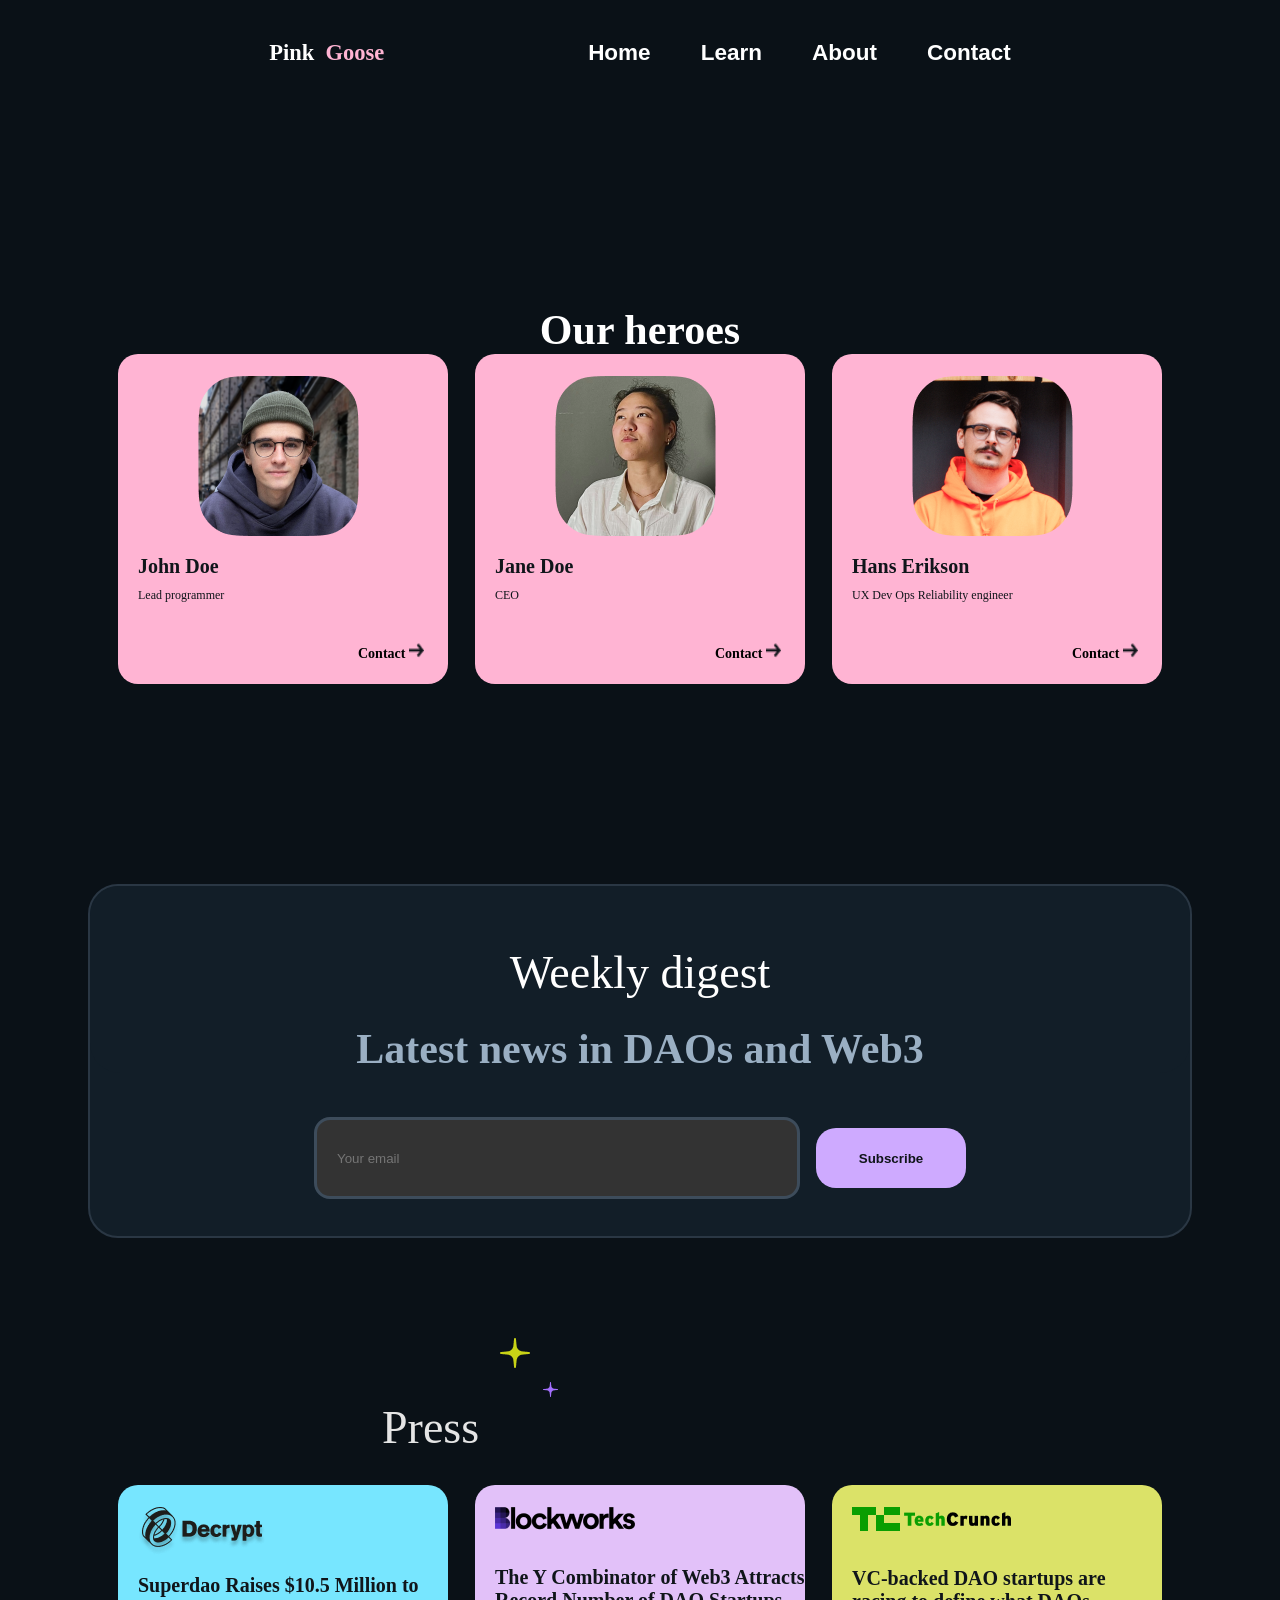
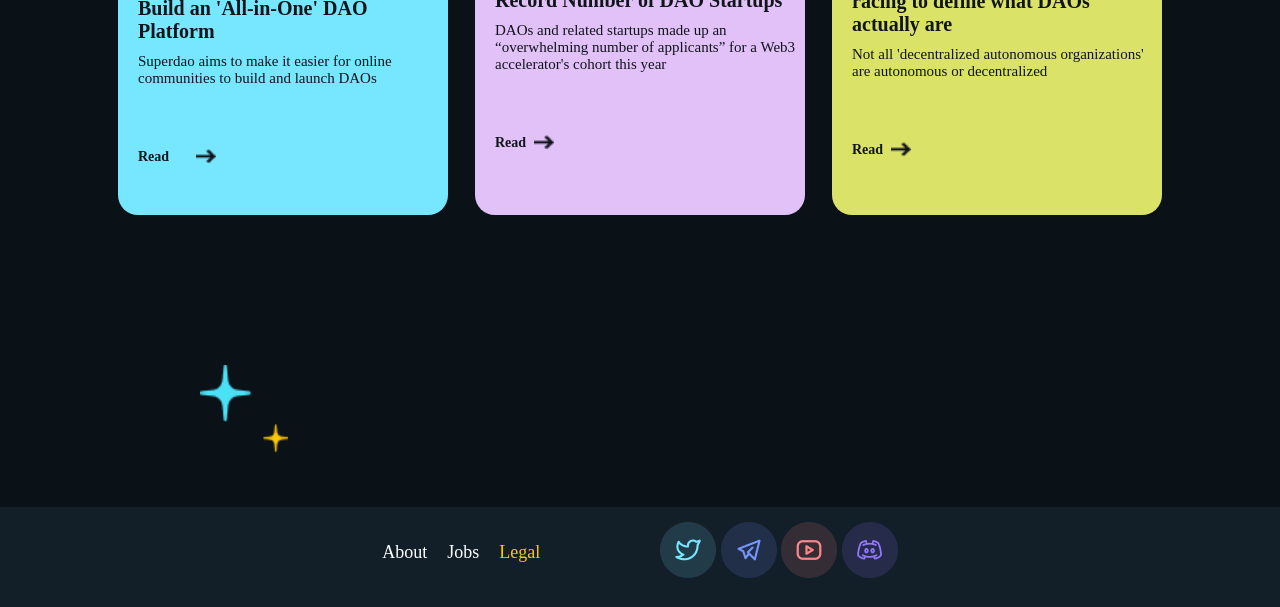
==== commit 0d6c2556: "asas aaa" ====
--- a/about.html
+++ b/about.html
@@ -9,49 +9,50 @@
 </head>
 
 <body>
-    <div class="head_balk">
+    <header>
+
+        <nav class="head_balk">
         <div class="pink-goose">
             <p class="size_pink">Pink</p>
             <p class="size_white">Goose</p>
         </div>
         <div class="tekst_zetter1">
-            <a href="index.html"> <span class="home1">Home</span> </a>
-            <a href="learn.html"> <span class="learn1">Learn</span> </a>
-            <a href="about.html"> <span class="about1">About</span> </a>
-            <a href="contact.html"> <span class="contact1">Contact</span> </a>
+            <ul>
+                <li><a href="index.html"><span class="home1">Home</span></a></li>
+                <li><a href="learn.html"><span class="learn1">Learn</span></a></li>
+                <li><a href="about.html"><span class="about1">About</span></a></li>
+                <li><a href="contact.html"><span class="contact1">Contact</span></a></li>
+            </ul>
         </div>
-    </div>
-
-    <div class="containerourherous">
-        <div class="our_heroes">Our heroes</div>
-    </div>
-    
-
+    </nav>
+    <header>
+        <div class="containerourherous">
+            <div class="our_heroes">Our heroes</div>
+        </div>
+    </header>
     <div class="container-3dozen2">
         <div class="containerjohndoe">
-            <img class="imgjohndoe" src="images/Frame-5683.png">
+            <img class="imgjohndoe" src="images/Frame-5683.png" alt="JohnDoe">
             <div class="textjohndoe">John Doe</div>
             <div class="textjohndoe2">Lead programmer</div>
             <div class="textcontact">Contact
-                <img class="imagelisten2" src="images/Vector-936(Stroke).png">
+                <img class="imagelisten2" src="images/Vector-936(Stroke).png" alt="ContactIcon">
             </div>
-
         </div>
         <div class="containerjohndoe">
-            <img class="imgjohndoe" src="images/Frame-5689.png">
+            <img class="imgjohndoe" src="images/Frame-5689.png" alt="JaneDoe">
             <div class="textjohndoe">Jane Doe</div>
             <div class="textjohndoe2">CEO</div>
             <div class="textcontact">Contact
-                <img class="imagelisten2" src="images/Vector-936(Stroke).png">
+                <img class="imagelisten2" src="images/Vector-936(Stroke).png" alt="ContactIcon">
             </div>
-
         </div>
         <div class="containerjohndoe">
-            <img class="imgjohndoe" src="images/Frame-5684.png">
+            <img class="imgjohndoe" src="images/Frame-5684.png" alt="HansErikson">
             <div class="textjohndoe">Hans Erikson</div>
             <div class="textjohndoe2">UX Dev Ops Reliability engineer</div>
             <div class="textcontact">Contact
-                <img class="imagelisten2" src="images/Vector-936(Stroke).png">
+                <img class="imagelisten2" src="images/Vector-936(Stroke).png" alt="ContactIcon">
             </div>
         </div>
     </div>
@@ -67,139 +68,57 @@
             </div>
         </div>
     </div>
-
-    <img class="img30" src="images/Group-5688.png">
-
-
-
-
+    <img class="img30" src="images/Group-5688.png" alt="DecorativeImage">
     <div class="container-seeall">
         <div class="tex-press">Press</div>
         <div class="text-seeall">See all</div>
-        <img class="img-seeall" src="images/Vector-936(Stroke).png">
+        <img class="img-seeall" src="images/Vector-936(Stroke).png" alt="SeeAllIcon">
     </div>
-
-
     <div class="container-3dozen">
         <div class="doosje1blauw">
-            <img class="imagedecrypt" src="images/Vectordecrypt.png">
-            <div class="textsuperdao">Superdao Raises $10.5 <br />Million to Build an 'All-in <br />-One' DAO Platform
-            </div>
-            <div class="textsuperdao2">Superdao aims to make it easier <br /> for online communities to build <br /> and
-                launch DAOs</div>
+            <img class="imagedecrypt" src="images/Vectordecrypt.png" alt="DecryptLogo">
+            <div class="textsuperdao">Superdao Raises $10.5 Million to Build an 'All-in-One' DAO Platform</div>
+            <div class="textsuperdao2">Superdao aims to make it easier for online communities to build and launch DAOs</div>
             <div class="containerread">
                 <div class="textread">Read</div>
-                <img class="imagepijl" src="images/Vector-936blauw(Stroke).png">
+                <img class="imagepijl" src="images/Vector-936blauw(Stroke).png" alt="ArrowIcon">
             </div>
         </div>
-
-
         <div class="doosje2roze">
-            <img class="blockworks" src="images/image-93.png">
-            <div class="textroze">The Y Combinator of <br /> Web3 Attracts Record <br />Number of DAO Startups</div>
-            <div class="textdaoroze">DAOs and related startups made up an “overwhelming number of applicants” for a Web3
-                accelerator's cohort this year</div>
+            <img class="blockworks" src="images/image-93.png" alt="BlockworksLogo">
+            <div class="textroze">The Y Combinator of Web3 Attracts Record Number of DAO Startups</div>
+            <div class="textdaoroze">DAOs and related startups made up an “overwhelming number of applicants” for a Web3 accelerator's cohort this year</div>
             <div class="containerroze">
                 <div class="textread2">Read</div>
-                <img class="imagepijl2" src="images/Vector-936blauw(Stroke).png">
+                <img class="imagepijl2" src="images/Vector-936blauw(Stroke).png" alt="ArrowIcon">
             </div>
         </div>
-
         <div class="doosje3geel">
-            <img class="techcrunch" src="images/TechCrunch-logo1.png">
-            <div class="textbacked">VC-backed DAO startups <br />are racing to define what <br />DAOs actually rare
-            </div>
-            <div class="textyellow">Not all 'decentralized autonomous <br /> organizations' are autonomous...<br /> or
-                decentralized</div>
+            <img class="techcrunch" src="images/TechCrunch-logo1.png" alt="TechCrunchLogo">
+            <div class="textbacked">VC-backed DAO startups are racing to define what DAOs actually are</div>
+            <div class="textyellow">Not all 'decentralized autonomous organizations' are autonomous or decentralized</div>
             <div class="containeryellow">
                 <div class="textread3">Read</div>
-                <img class="imagepijl3" src="images/Vector-936blauw(Stroke).png">
+                <img class="imagepijl3" src="images/Vector-936blauw(Stroke).png" alt="ArrowIcon">
             </div>
         </div>
     </div>
-
-    <img class="sterren2" src="images/Group-5596.png">
-
-
-    <div class="container-seeall">
-        <div class="podcast">Podcasts</div>
-        <div class="text-seeall">See all</div>
-        <img class="img-seeall" src="images/Vector-936(Stroke).png">
-    </div>
-
-
-    <div class="container3podcast">
-        <div class="podcast1">
-            <img class="imagepodcast1" src="images/Rectangle-39403.png">
-            <div class="textunderstand">Understanding DAOs with <br />Yury Lifshits</div>
-            <div class="textpomp">The Pomp Podcast <br /> by Anthony Pompliano</div>
-            <div class="containerpodcast1">
-                <div class="listen">Listen</div>
-                <img class="imagelisten" src="images/Vector-936podcast(Stroke).png">
+    <img class="sterren2" src="images/Group-5596.png" alt="StarsDecoration">
+    <footer>
+        <div class="containerfooter">
+            <div class="container-text2">
+                <div class="textabout">About</div>
+                <div class="textabout">Jobs</div>
+                <div class="textlegal">Legal</div>
+                <div class="figuurfooter">
+                    <img class="imgfiguur" src="images/Frame-5609.png" alt="SocialIcon1">
+                    <img class="imgfiguur" src="images/Frame-56091.png" alt="SocialIcon2">
+                    <img class="imgfiguur" src="images/Frame-56092.png" alt="SocialIcon3">
+                    <img class="imgfiguur" src="images/discord_1 1.png" alt="DiscordLogo">
+                </div>
             </div>
         </div>
-
-        <div class="podcast2">
-            <img class="imagepodcast2" src="images/Rectangle-39403pod.png">
-            <div class="textevery">Everything You Need to <br /> Know About DAOs with Yury <br />Lifshits from Superdao
-            </div>
-            <div class="unstop">The Unstoppable Podcast <br />By Josh Gordon</div>
-            <div class="containerwatch">
-                <div class="watch">Watch</div>
-                <img class="imagewatch" src="images/Vector-936podcast(Stroke).png">
-            </div>
-        </div>
-
-        <div class="podcast3">
-            <img class="imagepodcast3" src="images/Rectangle-39403zima.png">
-            <div class="textyury">Yury Lifshits - Superdao: The <br />“Shopify” for DAOs</div>
-            <div class="zimared">Zima Red <br /> by Andrew Stainwold</div>
-            <div class="containerpodcast1">
-                <div class="listen">Listen</div>
-                <img class="imagelisten" src="images/Vector-936podcast(Stroke).png">
-            </div>
-        </div>
-    </div>
-
-
-    <img class="tussenster" src="images/Group-5597.png">
-    <div class="ideagoose">Whats your GOOSE idea?</div>
-    <div class="letschat">Let's chat and see how we can help</div>
-
-
-    <div class="containertele">
-        <div class="doosjetelegram">
-            <img class="logotele" src="images/Rectangle-286.png">
-            <img class="logotele2" src="images/Vectortele.png">
-            <div class="telegramtext">Telegram</div>
-            <div class="telegramteam">@superdao_team</div>
-        </div>
-        <div class="doosjeemail">
-            <img class="logoemail" src="images/Rectangle-286email.png">
-            <div class="logoemail2">@</div>
-            <div class="emailtext">Email</div>
-            <div class="textemail2">hello@superdao.co</div>
-        </div>
-    </div>
-</body>
-
-
-<div class="laatste-balk"></div>
-<footer>
-    <div class="containerfooter">
-        <div class="container-text2">
-            <div class="textabout">About</div>
-            <div class="textabout">Jobs</div>
-            <div class="textlegal">Legal</div>
-            <div class="figuurfooter">
-                <img class="imgfiguur" src="images/Frame-5609.png">
-                <img class="imgfiguur" src="images/Frame-56091.png">
-                <img class="imgfiguur" src="images/Frame-56092.png">
-                <img class="imgfiguur" src="images/discord_1 1.png">                
-            </div>
-        </div>
-    </div>
-</footer>
+    </footer>
 
 
 
--- a/css/main.css
+++ b/css/main.css
@@ -1,3 +1,18 @@
+p{
+    all: inherit;
+    margin: 0;
+}
+
+ul,
+li
+{
+    margin:0;
+    padding: 0;
+    list-style: none;
+    all: inherit;
+}
+
+
 * {
     margin: 0px;
     padding: 0px;
@@ -8,6 +23,9 @@
     text-decoration: none;
 }
 
+h1,h1,h3{
+    all: unset;
+}
 @font-face {
     font-family: montserrat;
     src: url(fonts/Montserrat/static/Montserrat-Bold.ttf);
@@ -50,6 +68,7 @@
 
 .home1 {
     color: #fff;
+    
 }
 
 .learn1 {
@@ -96,7 +115,7 @@
     flex-direction: row;
     column-gap: 9px;
     text-align: center;
-    padding-right: 200px;
+    padding-right: 2px;
 }
 
 .size_pink {
@@ -117,7 +136,6 @@
     font-family: "montserrat", sans-serif;
     text-align: center;
     justify-content: center;
-    padding-right: 150px;
 }
 
 .size_white {
@@ -125,6 +143,7 @@
     font-size: 22.5px;
     font-weight: bold;
     font-family: montserrat;
+    margin-right: 200px;
 }
 
 
@@ -267,9 +286,9 @@
 .img3 {
     width: 900px;
     height: 350px;
-
-    margin-left: 435px;
-    margin-top: 30px;
+    display: flex;
+    justify-self: center;
+    margin-top: 50px;
 }
 
 
@@ -690,6 +709,7 @@
     margin-left: 382px;
     display: flex;
     flex-direction: row;
+    margin-bottom: 25px;
 }
 
 .text-seeall {
